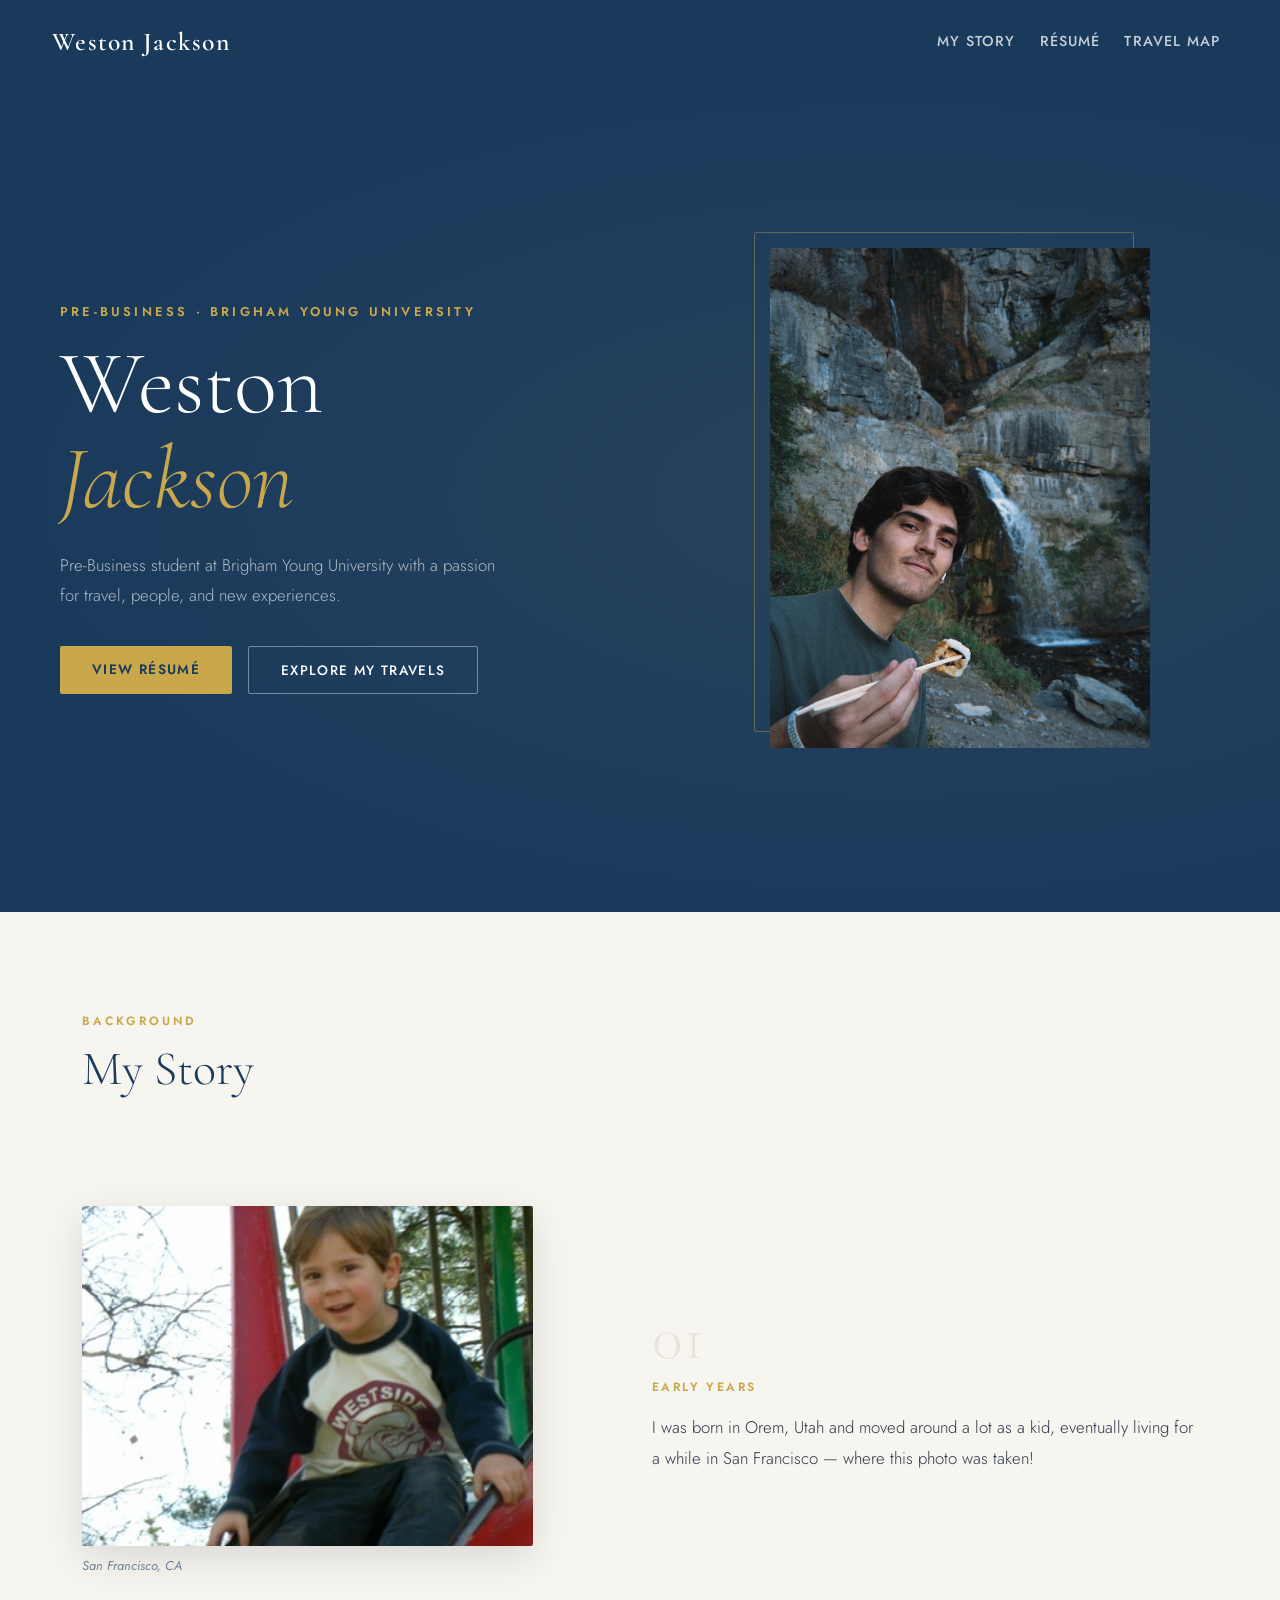
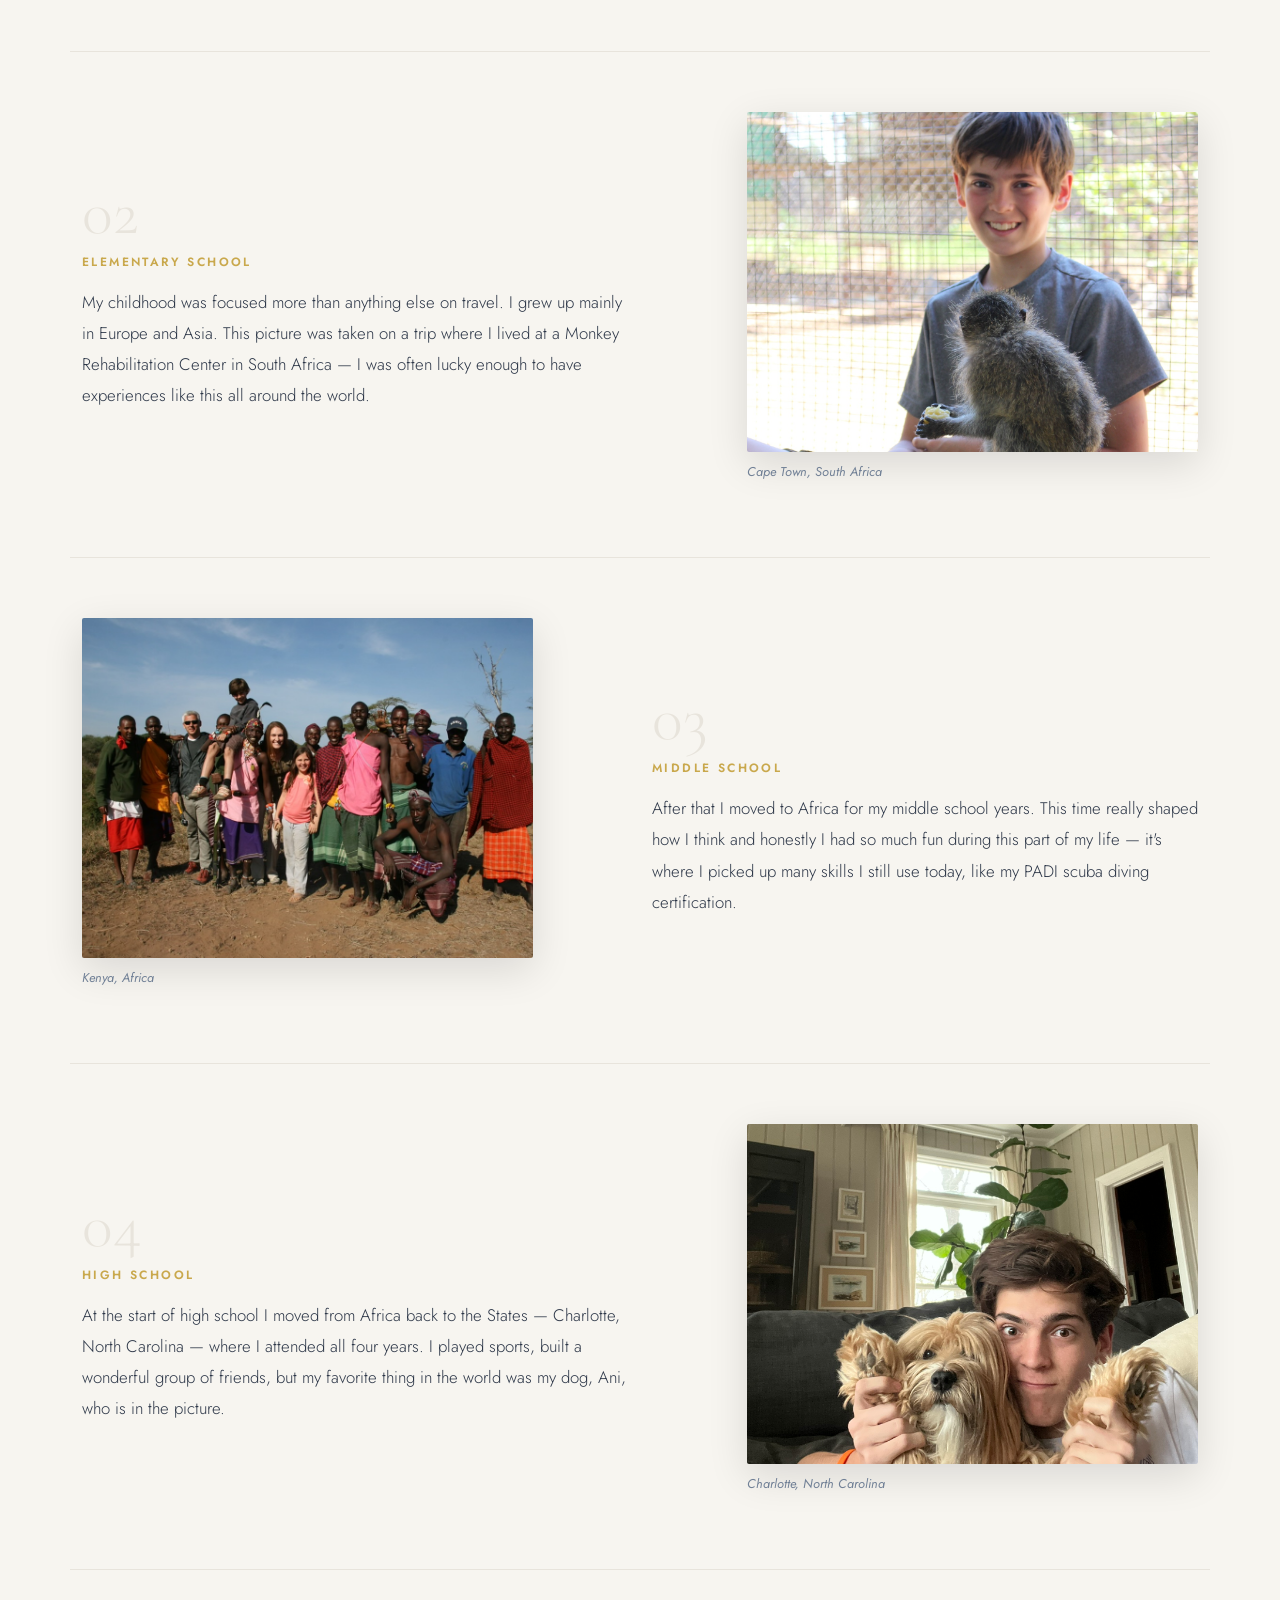
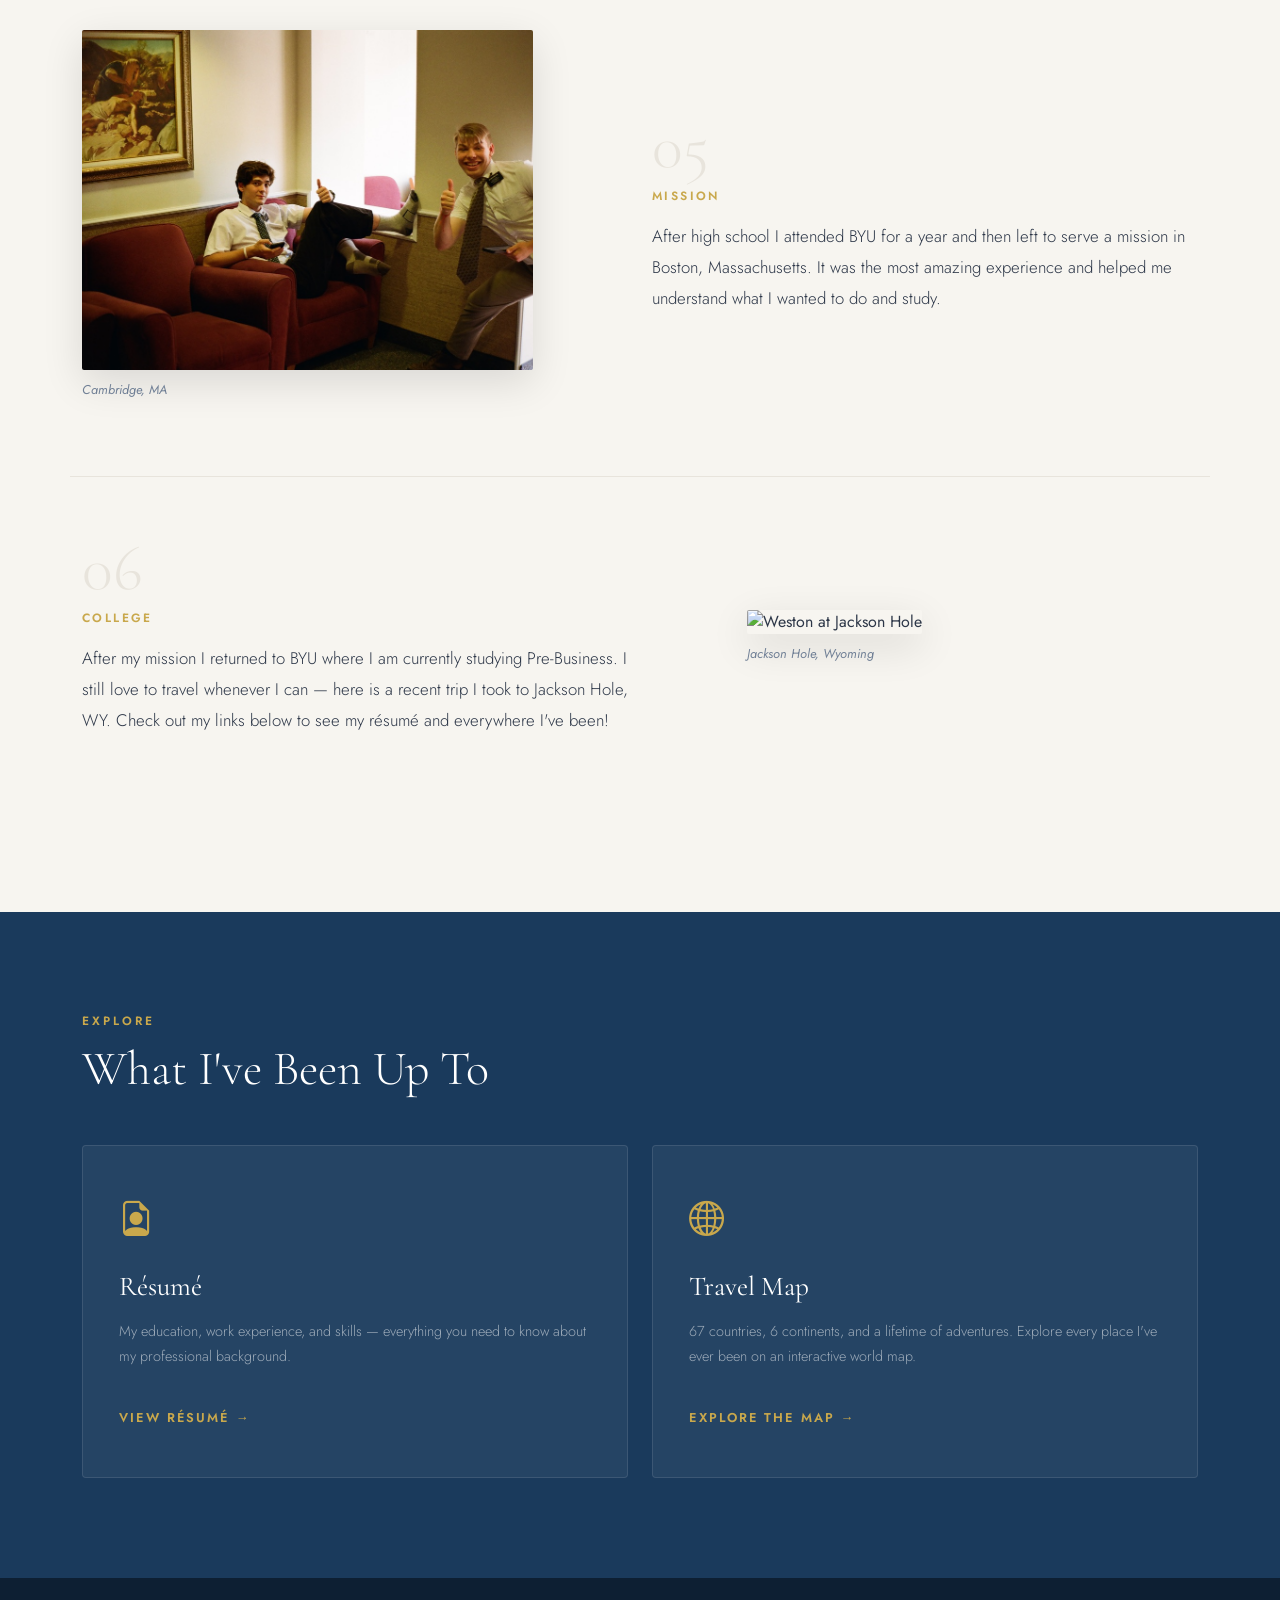
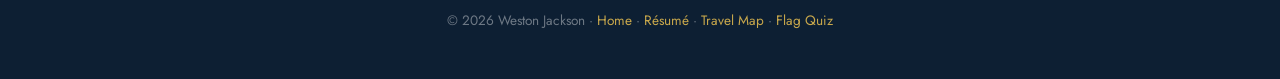
==== index.html @ ae315cf8 "Add files via upload" ====
<!DOCTYPE html>
<html lang="en">
<head>
    <meta charset="UTF-8">
    <meta name="viewport" content="width=device-width, initial-scale=1.0">
    <title>Weston Jackson</title>

    <!-- Bootstrap CSS -->
    <link href="https://cdn.jsdelivr.net/npm/bootstrap@5.3.2/dist/css/bootstrap.min.css" rel="stylesheet">

    <!-- Google Fonts -->
    <link href="https://fonts.googleapis.com/css2?family=Cormorant+Garamond:ital,wght@0,300;0,400;0,600;1,300;1,400&family=Jost:wght@300;400;500;600&display=swap" rel="stylesheet">

    <!-- Bootstrap Icons -->
    <link rel="stylesheet" href="https://cdn.jsdelivr.net/npm/bootstrap-icons@1.11.3/font/bootstrap-icons.min.css">

    <style>
        :root {
            --navy: #1a3a5c;
            --gold: #c9a84c;
            --light: #f7f5f0;
            --mid: #e8e4dc;
            --dark: #111827;
            --text: #2d3748;
            --muted: #718096;
        }

        * { margin: 0; padding: 0; box-sizing: border-box; }

        body {
            font-family: 'Jost', sans-serif;
            background: var(--light);
            color: var(--text);
        }

        /* ---- NAVBAR ---- */
        .navbar {
            background: var(--navy) !important;
            padding: 18px 40px;
        }

        .navbar-brand {
            font-family: 'Cormorant Garamond', serif;
            font-size: 1.6rem;
            font-weight: 600;
            color: #fff !important;
            letter-spacing: 0.05em;
        }

        .nav-link {
            color: rgba(255,255,255,0.75) !important;
            font-size: 0.9rem;
            font-weight: 500;
            letter-spacing: 0.08em;
            text-transform: uppercase;
            margin-left: 8px;
            transition: color 0.2s;
        }

        .nav-link:hover { color: var(--gold) !important; }

        /* ---- HERO ---- */
        .hero {
            background: var(--navy);
            min-height: 92vh;
            display: flex;
            align-items: center;
            position: relative;
            overflow: hidden;
        }

        .hero::before {
            content: '';
            position: absolute;
            inset: 0;
            background: radial-gradient(ellipse at 70% 50%, rgba(201,168,76,0.08) 0%, transparent 70%);
        }

        .hero-text {
            position: relative;
            z-index: 2;
            padding: 60px;
        }

        .hero-eyebrow {
            font-size: 0.8rem;
            font-weight: 600;
            letter-spacing: 0.25em;
            text-transform: uppercase;
            color: var(--gold);
            margin-bottom: 16px;
        }

        .hero-name {
            font-family: 'Cormorant Garamond', serif;
            font-size: clamp(3.5rem, 7vw, 6rem);
            font-weight: 300;
            color: #fff;
            line-height: 1.05;
            margin-bottom: 24px;
        }

        .hero-name em {
            font-style: italic;
            color: var(--gold);
        }

        .hero-desc {
            font-size: 1.05rem;
            color: rgba(255,255,255,0.65);
            font-weight: 300;
            max-width: 440px;
            line-height: 1.8;
            margin-bottom: 36px;
        }

        .hero-btns {
            display: flex;
            gap: 16px;
            flex-wrap: wrap;
        }

        .btn-gold {
            background: var(--gold);
            color: var(--navy);
            border: none;
            padding: 13px 32px;
            font-family: 'Jost', sans-serif;
            font-weight: 600;
            font-size: 0.85rem;
            letter-spacing: 0.1em;
            text-transform: uppercase;
            text-decoration: none;
            border-radius: 2px;
            transition: opacity 0.2s, transform 0.2s;
        }

        .btn-gold:hover { opacity: 0.88; transform: translateY(-2px); color: var(--navy); }

        .btn-outline-light-custom {
            background: transparent;
            color: #fff;
            border: 1px solid rgba(255,255,255,0.4);
            padding: 13px 32px;
            font-family: 'Jost', sans-serif;
            font-weight: 500;
            font-size: 0.85rem;
            letter-spacing: 0.1em;
            text-transform: uppercase;
            text-decoration: none;
            border-radius: 2px;
            transition: border-color 0.2s, transform 0.2s;
        }

        .btn-outline-light-custom:hover {
            border-color: var(--gold);
            color: var(--gold);
            transform: translateY(-2px);
        }

        .hero-image-col {
            position: relative;
            display: flex;
            align-items: center;
            justify-content: center;
            padding: 60px 40px;
        }

        .hero-img-frame {
            position: relative;
            width: 380px;
            max-width: 100%;
        }

        .hero-img-frame::before {
            content: '';
            position: absolute;
            top: -16px;
            left: -16px;
            right: 16px;
            bottom: 16px;
            border: 1px solid var(--gold);
            opacity: 0.4;
            border-radius: 2px;
            z-index: 0;
        }

        .hero-img-frame img {
            width: 100%;
            height: 500px;
            object-fit: cover;
            object-position: center top;
            border-radius: 2px;
            position: relative;
            z-index: 1;
            filter: grayscale(10%);
        }

        /* ---- SECTION TITLES ---- */
        .section-eyebrow {
            font-size: 0.75rem;
            font-weight: 600;
            letter-spacing: 0.25em;
            text-transform: uppercase;
            color: var(--gold);
            margin-bottom: 12px;
        }

        .section-title {
            font-family: 'Cormorant Garamond', serif;
            font-size: clamp(2rem, 4vw, 3rem);
            font-weight: 300;
            color: var(--navy);
            line-height: 1.15;
            margin-bottom: 48px;
        }

        /* ---- TIMELINE ---- */
        .timeline-section {
            padding: 100px 0;
            background: var(--light);
        }

        .timeline-item {
            padding: 60px 0;
            border-bottom: 1px solid var(--mid);
        }

        .timeline-item:last-child { border-bottom: none; }

        .timeline-year {
            font-family: 'Cormorant Garamond', serif;
            font-size: 4rem;
            font-weight: 300;
            color: var(--mid);
            line-height: 1;
            margin-bottom: 8px;
        }

        .timeline-label {
            font-size: 0.75rem;
            font-weight: 600;
            letter-spacing: 0.2em;
            text-transform: uppercase;
            color: var(--gold);
            margin-bottom: 16px;
        }

        .timeline-text {
            font-size: 1.05rem;
            line-height: 1.85;
            color: var(--text);
            font-weight: 300;
        }

        .timeline-img {
            width: 100%;
            height: 340px;
            object-fit: cover;
            border-radius: 2px;
            box-shadow: 0 12px 40px rgba(0,0,0,0.12);
        }

        .timeline-img-caption {
            font-size: 0.8rem;
            color: var(--muted);
            margin-top: 10px;
            font-style: italic;
        }

        /* ---- LINKS SECTION ---- */
        .links-section {
            background: var(--navy);
            padding: 100px 0;
        }

        .link-card {
            background: rgba(255,255,255,0.05);
            border: 1px solid rgba(255,255,255,0.1);
            border-radius: 4px;
            padding: 48px 36px;
            text-decoration: none;
            display: block;
            transition: background 0.2s, transform 0.2s, border-color 0.2s;
            height: 100%;
        }

        .link-card:hover {
            background: rgba(201,168,76,0.08);
            border-color: var(--gold);
            transform: translateY(-4px);
        }

        .link-card-icon {
            font-size: 2.2rem;
            color: var(--gold);
            margin-bottom: 20px;
            display: block;
        }

        .link-card-title {
            font-family: 'Cormorant Garamond', serif;
            font-size: 1.7rem;
            font-weight: 400;
            color: #fff;
            margin-bottom: 12px;
        }

        .link-card-desc {
            font-size: 0.9rem;
            color: rgba(255,255,255,0.55);
            line-height: 1.7;
            font-weight: 300;
        }

        .link-card-arrow {
            display: inline-block;
            margin-top: 24px;
            font-size: 0.8rem;
            font-weight: 600;
            letter-spacing: 0.15em;
            text-transform: uppercase;
            color: var(--gold);
        }

        /* ---- FOOTER ---- */
        footer {
            background: #0d1f33;
            color: rgba(255,255,255,0.4);
            text-align: center;
            padding: 32px;
            font-size: 0.85rem;
        }

        footer a {
            color: var(--gold);
            text-decoration: none;
        }

        /* ---- RESPONSIVE ---- */
        @media (max-width: 768px) {
            .hero-text { padding: 40px 24px; }
            .hero-img-frame { width: 280px; }
            .hero-img-frame img { height: 360px; }
            .timeline-img { height: 240px; }
        }
    </style>
</head>
<body>

    <!-- Navbar -->
    <nav class="navbar navbar-expand-lg">
        <div class="container-fluid">
            <a class="navbar-brand" href="index.html">Weston Jackson</a>
            <button class="navbar-toggler" type="button" data-bs-toggle="collapse" data-bs-target="#navMenu">
                <span class="navbar-toggler-icon"></span>
            </button>
            <div class="collapse navbar-collapse justify-content-end" id="navMenu">
                <ul class="navbar-nav">
                    <li class="nav-item"><a class="nav-link" href="#story">My Story</a></li>
                    <li class="nav-item"><a class="nav-link" href="resume.html">Résumé</a></li>
                    <li class="nav-item"><a class="nav-link" href="scratch.html">Travel Map</a></li>
                </ul>
            </div>
        </div>
    </nav>

    <!-- Hero -->
    <section class="hero">
        <div class="container-fluid">
            <div class="row align-items-center">
                <div class="col-lg-6 hero-text">
                    <p class="hero-eyebrow">Pre-Business · Brigham Young University</p>
                    <h1 class="hero-name">Weston<br><em>Jackson</em></h1>
                    <p class="hero-desc">Pre-Business student at Brigham Young University with a passion for travel, people, and new experiences.</p>
                    <div class="hero-btns">
                        <a href="resume.html" class="btn-gold">View Résumé</a>
                        <a href="scratch.html" class="btn-outline-light-custom">Explore My Travels</a>
                    </div>
                </div>
                <div class="col-lg-6 hero-image-col">
                    <div class="hero-img-frame">
                        <img src="1-hero.jpeg" alt="Weston Jackson">
                    </div>
                </div>
            </div>
        </div>
    </section>

    <!-- Timeline -->
    <section class="timeline-section" id="story">
        <div class="container">
            <p class="section-eyebrow">Background</p>
            <h2 class="section-title">My Story</h2>

            <!-- Item 1: pic LEFT, text RIGHT -->
            <div class="row timeline-item align-items-center">
                <div class="col-lg-5 mb-4 mb-lg-0">
                    <img src="2-slide.jpeg" alt="Young Weston on a slide" class="timeline-img" style="object-position: center 30%;">
                    <p class="timeline-img-caption">San Francisco, CA</p>
                </div>
                <div class="col-lg-6 offset-lg-1">
                    <div class="timeline-year">01</div>
                    <p class="timeline-label">Early Years</p>
                    <p class="timeline-text">I was born in Orem, Utah and moved around a lot as a kid, eventually living for a while in San Francisco — where this photo was taken!</p>
                </div>
            </div>

            <!-- Item 2: text LEFT, pic RIGHT -->
            <div class="row timeline-item align-items-center">
                <div class="col-lg-6">
                    <div class="timeline-year">02</div>
                    <p class="timeline-label">Elementary School</p>
                    <p class="timeline-text">My childhood was focused more than anything else on travel. I grew up mainly in Europe and Asia. This picture was taken on a trip where I lived at a Monkey Rehabilitation Center in South Africa — I was often lucky enough to have experiences like this all around the world.</p>
                </div>
                <div class="col-lg-5 offset-lg-1 mb-4 mb-lg-0 order-first order-lg-last">
                    <img src="3-monkey.jpeg" alt="Weston at a monkey rehabilitation center" class="timeline-img" style="object-position: center 20%;">
                    <p class="timeline-img-caption">Cape Town, South Africa</p>
                </div>
            </div>

            <!-- Item 3: pic LEFT, text RIGHT -->
            <div class="row timeline-item align-items-center">
                <div class="col-lg-5 mb-4 mb-lg-0">
                    <img src="4-africa.jpeg" alt="Weston in Africa" class="timeline-img">
                    <p class="timeline-img-caption">Kenya, Africa</p>
                </div>
                <div class="col-lg-6 offset-lg-1">
                    <div class="timeline-year">03</div>
                    <p class="timeline-label">Middle School</p>
                    <p class="timeline-text">After that I moved to Africa for my middle school years. This time really shaped how I think and honestly I had so much fun during this part of my life — it's where I picked up many skills I still use today, like my PADI scuba diving certification.</p>
                </div>
            </div>

            <!-- Item 4: text LEFT, pic RIGHT -->
            <div class="row timeline-item align-items-center">
                <div class="col-lg-6">
                    <div class="timeline-year">04</div>
                    <p class="timeline-label">High School</p>
                    <p class="timeline-text">At the start of high school I moved from Africa back to the States — Charlotte, North Carolina — where I attended all four years. I played sports, built a wonderful group of friends, but my favorite thing in the world was my dog, Ani, who is in the picture.</p>
                </div>
                <div class="col-lg-5 offset-lg-1 mb-4 mb-lg-0 order-first order-lg-last">
                    <img src="5-dog.jpeg" alt="Weston with his dog Ani" class="timeline-img" style="object-position: center 80%;">
                    <p class="timeline-img-caption">Charlotte, North Carolina</p>
                </div>
            </div>

            <!-- Item 5: pic LEFT, text RIGHT -->
            <div class="row timeline-item align-items-center">
                <div class="col-lg-5 mb-4 mb-lg-0">
                    <img src="6-mission.jpeg" alt="Weston on his mission" class="timeline-img">
                    <p class="timeline-img-caption">Cambridge, MA</p>
                </div>
                <div class="col-lg-6 offset-lg-1">
                    <div class="timeline-year">05</div>
                    <p class="timeline-label">Mission</p>
                    <p class="timeline-text">After high school I attended BYU for a year and then left to serve a mission in Boston, Massachusetts. It was the most amazing experience and helped me understand what I wanted to do and study.</p>
                </div>
            </div>

            <!-- Item 6: text LEFT, pic RIGHT -->
            <div class="row timeline-item align-items-center">
                <div class="col-lg-6">
                    <div class="timeline-year">06</div>
                    <p class="timeline-label">College</p>
                    <p class="timeline-text">After my mission I returned to BYU where I am currently studying Pre-Business. I still love to travel whenever I can — here is a recent trip I took to Jackson Hole, WY. Check out my links below to see my résumé and everywhere I've been!</p>
                </div>
                <div class="col-lg-5 offset-lg-1 mb-4 mb-lg-0 order-first order-lg-last">
                    <img src="7-mountains.jpeg" alt="Weston at Jackson Hole" class="timeline-img">
                    <p class="timeline-img-caption">Jackson Hole, Wyoming</p>
                </div>
            </div>

        </div>
    </section>

    <!-- Links Section -->
    <section class="links-section">
        <div class="container">
            <p class="section-eyebrow" style="color: var(--gold);">Explore</p>
            <h2 class="section-title" style="color: #fff;">What I've Been Up To</h2>
            <div class="row g-4">
                <div class="col-md-6">
                    <a href="resume.html" class="link-card">
                        <i class="bi bi-file-earmark-person link-card-icon"></i>
                        <div class="link-card-title">Résumé</div>
                        <p class="link-card-desc">My education, work experience, and skills — everything you need to know about my professional background.</p>
                        <span class="link-card-arrow">View Résumé →</span>
                    </a>
                </div>
                <div class="col-md-6">
                    <a href="scratch.html" class="link-card">
                        <i class="bi bi-globe2 link-card-icon"></i>
                        <div class="link-card-title">Travel Map</div>
                        <p class="link-card-desc">67 countries, 6 continents, and a lifetime of adventures. Explore every place I've ever been on an interactive world map.</p>
                        <span class="link-card-arrow">Explore the Map →</span>
                    </a>
                </div>
            </div>
        </div>
    </section>

    <!-- Footer -->
    <footer>
        <p>© 2026 Weston Jackson · <a href="index.html">Home</a> · <a href="resume.html">Résumé</a> · <a href="scratch.html">Travel Map</a> · <a href="flag-quiz.html">Flag Quiz</a></p>
    </footer>

    <!-- Bootstrap JS -->
    <script src="https://cdn.jsdelivr.net/npm/bootstrap@5.3.2/dist/js/bootstrap.bundle.min.js"></script>

</body>
</html>
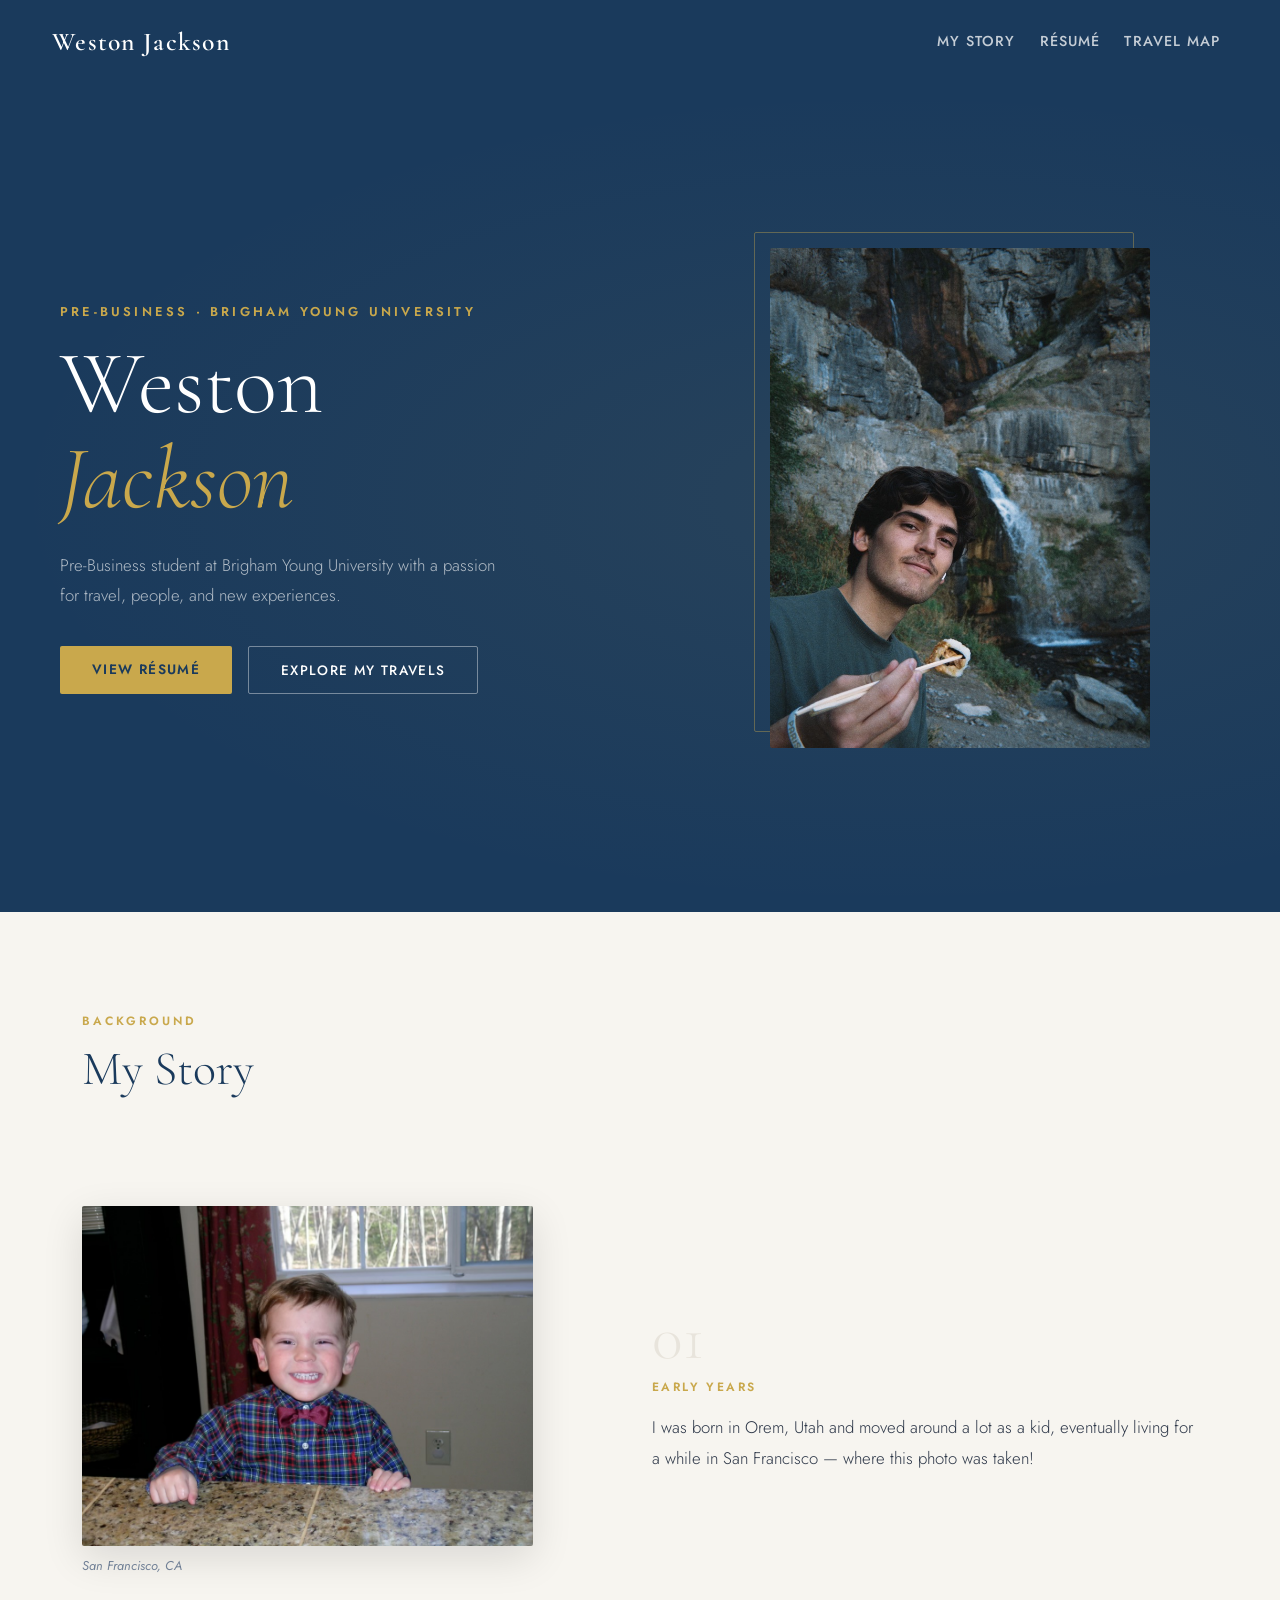
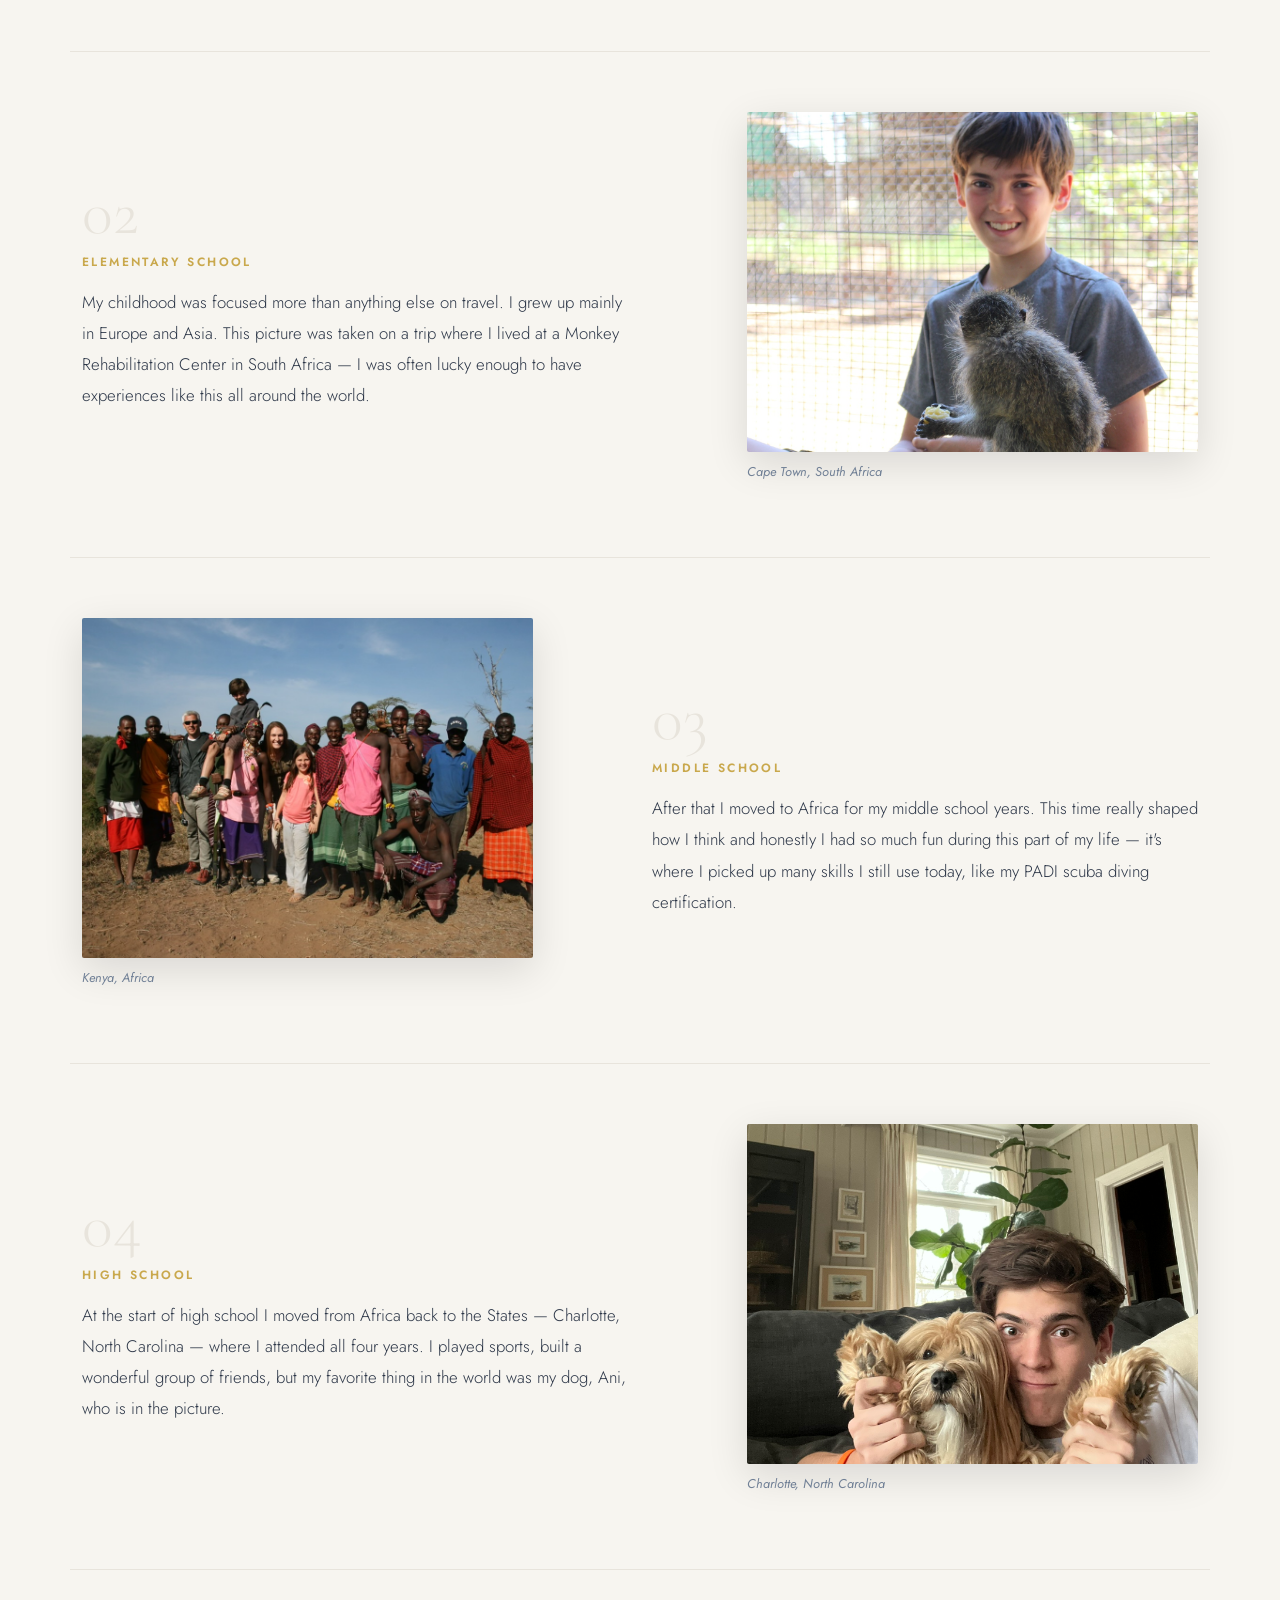
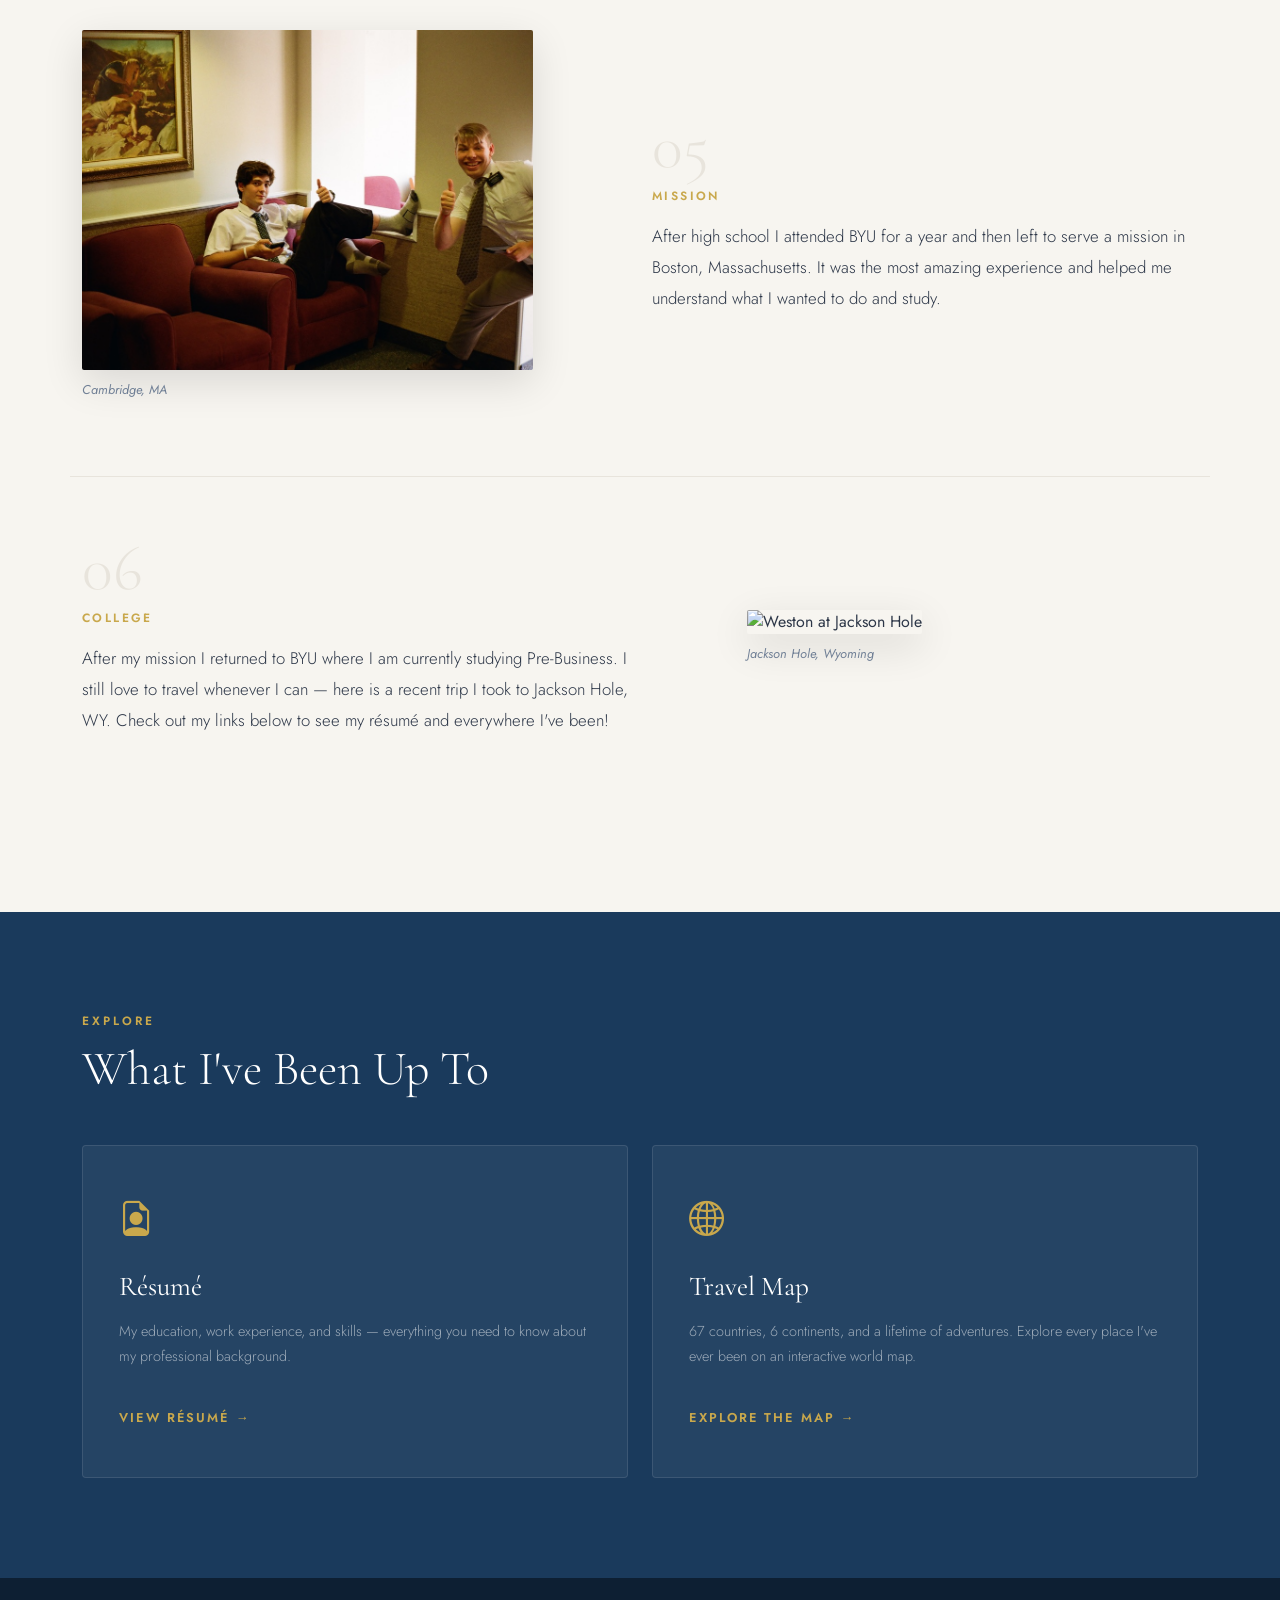
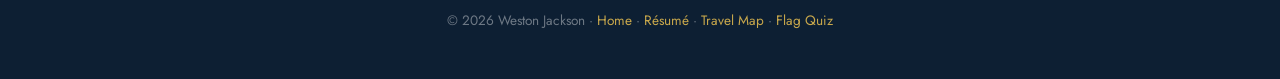
==== commit 61a57614: "Add files via upload" ====
--- a/index.html
+++ b/index.html
@@ -396,7 +396,7 @@
             <!-- Item 1: pic LEFT, text RIGHT -->
             <div class="row timeline-item align-items-center">
                 <div class="col-lg-5 mb-4 mb-lg-0">
-                    <img src="2-slide.jpeg" alt="Young Weston on a slide" class="timeline-img" style="object-position: center 30%;">
+                    <img src="2-slide.jpeg" alt="Young Weston" class="timeline-img" style="object-position: center center;">
                     <p class="timeline-img-caption">San Francisco, CA</p>
                 </div>
                 <div class="col-lg-6 offset-lg-1">
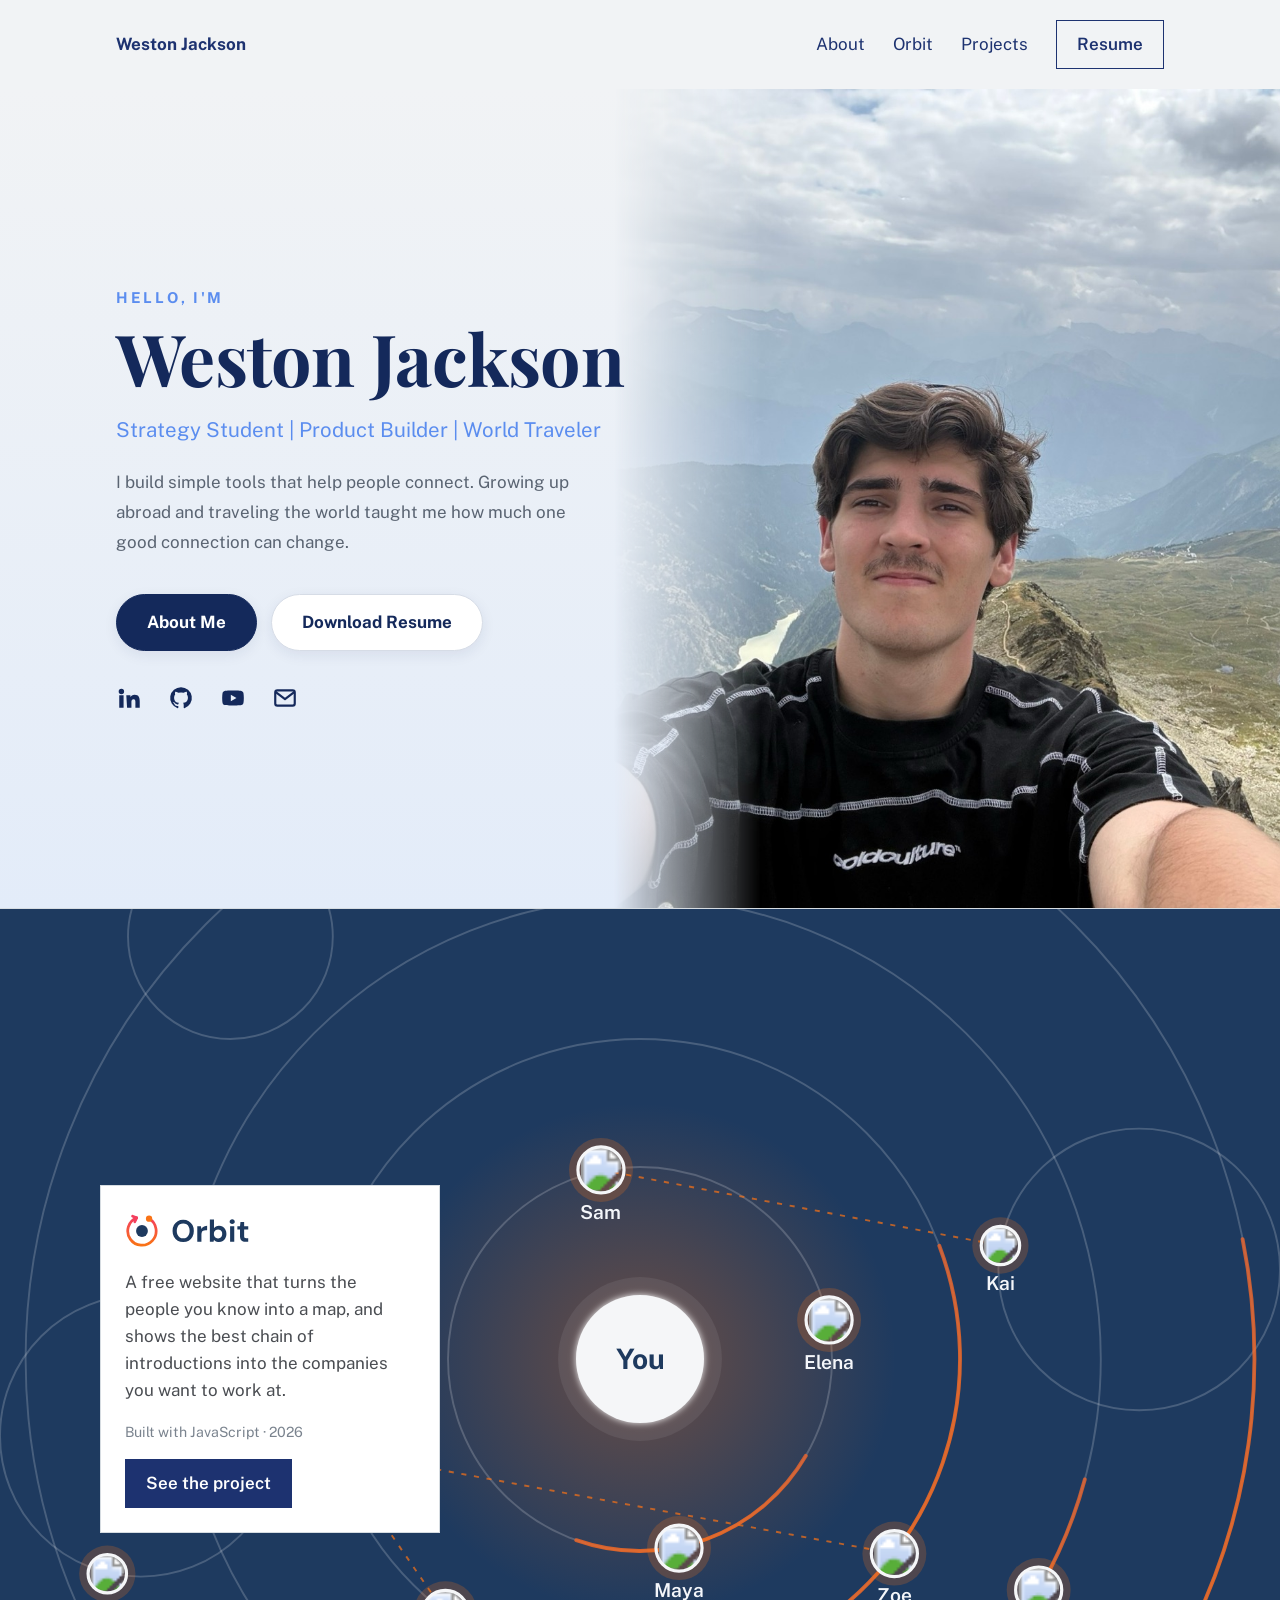
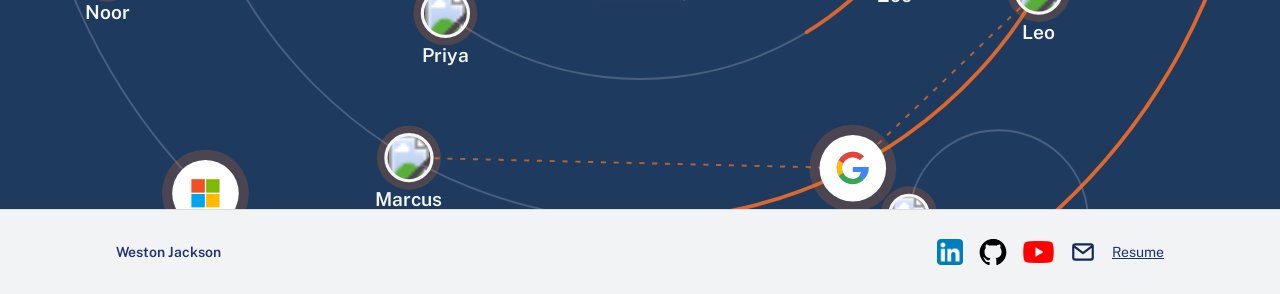
==== commit 120ce7cc: "Replace old site with new portfolio New home page, About page and Orbit project page. Removes the ol" ====
--- a/index.html
+++ b/index.html
@@ -1,512 +1,86 @@
-<!DOCTYPE html>
-<html lang="en">
-<head>
-    <meta charset="UTF-8">
-    <meta name="viewport" content="width=device-width, initial-scale=1.0">
-    <title>Weston Jackson</title>
+<!doctype html><html lang="en"><head><meta charset="utf-8"><meta name="viewport" content="width=device-width,initial-scale=1"><title>Weston Jackson</title>
+<link href="https://fonts.googleapis.com/css2?family=Playfair+Display:wght@700&family=Public+Sans:wght@400;600;700&display=swap" rel="stylesheet">
+<link rel="stylesheet" href="style.css?v=16">
+</head><body>
+<div class="wrap"><nav><a class="logo" href="index.html">Weston Jackson</a><a class="opt" href="about.html">About</a><a class="opt" href="orbit.html">Orbit</a><a class="opt" href="#projects">Projects</a><a class="btn" href="Weston_Jackson_Resume.pdf">Resume</a></nav></div>
 
-    <!-- Bootstrap CSS -->
-    <link href="https://cdn.jsdelivr.net/npm/bootstrap@5.3.2/dist/css/bootstrap.min.css" rel="stylesheet">
+<section class="hero">
+<div class="wrap hero-in"><div class="hero-text">
+<p class="hello">Hello, I'm</p>
+<h1>Weston Jackson</h1>
+<p class="tag">Strategy Student | Product Builder | World Traveler</p>
+<p class="lede">I build simple tools that help people connect. Growing up abroad and traveling the world taught me how much one good connection can change.</p>
+<div class="btns"><a class="pill fill" href="about.html">About Me</a><a class="pill" href="Weston_Jackson_Resume.pdf" download>Download Resume</a></div>
+<div class="social"><a href="https://www.linkedin.com/in/weston-jackson42/" aria-label="LinkedIn"><svg viewBox="0 0 24 24" aria-hidden="true"><path d="M4.98 3.5a2.5 2.5 0 1 1 0 5 2.5 2.5 0 0 1 0-5zM3 9.5h4V21H3zM9.5 9.5h3.8v1.6h.05c.53-1 1.83-2.05 3.77-2.05 4.03 0 4.78 2.65 4.78 6.1V21h-4v-5.1c0-1.22-.02-2.78-1.7-2.78-1.7 0-1.96 1.33-1.96 2.7V21h-4z"/></svg></a><a href="https://github.com/westons-hub" aria-label="GitHub"><svg viewBox="0 0 24 24" aria-hidden="true"><path d="M12 2a10 10 0 0 0-3.16 19.49c.5.09.68-.22.68-.48v-1.7c-2.78.6-3.37-1.34-3.37-1.34-.45-1.16-1.11-1.47-1.11-1.47-.9-.62.07-.6.07-.6 1 .07 1.53 1.03 1.53 1.03.9 1.52 2.34 1.08 2.91.83.09-.65.35-1.09.63-1.34-2.22-.25-4.55-1.11-4.55-4.94 0-1.09.39-1.98 1.03-2.68-.1-.25-.45-1.27.1-2.64 0 0 .84-.27 2.75 1.02a9.6 9.6 0 0 1 5 0c1.91-1.29 2.75-1.02 2.75-1.02.55 1.37.2 2.39.1 2.64.64.7 1.03 1.59 1.03 2.68 0 3.84-2.34 4.68-4.57 4.93.36.31.68.92.68 1.85v2.74c0 .27.18.58.69.48A10 10 0 0 0 12 2z"/></svg></a><a href="https://www.youtube.com/channel/UCnmhHrcaIe1yvk1Fe79Xd9g" aria-label="YouTube"><svg viewBox="0 0 24 24" aria-hidden="true"><path d="M21.6 7.2a2.5 2.5 0 0 0-1.77-1.77C18.27 5 12 5 12 5s-6.27 0-7.83.43A2.5 2.5 0 0 0 2.4 7.2 26 26 0 0 0 2 12a26 26 0 0 0 .4 4.8 2.5 2.5 0 0 0 1.77 1.77C5.73 19 12 19 12 19s6.27 0 7.83-.43a2.5 2.5 0 0 0 1.77-1.77A26 26 0 0 0 22 12a26 26 0 0 0-.4-4.8zM10 15V9l5.2 3z"/></svg></a><a href="mailto:westonsdesk@gmail.com" aria-label="Email"><svg viewBox="0 0 24 24" aria-hidden="true" style="fill:none;stroke:currentColor;stroke-width:2;stroke-linejoin:round"><rect x="3" y="5" width="18" height="14" rx="2"/><path d="M3.5 6.5 12 13l8.5-6.5"/></svg></a></div></div></div>
+<img class="photo" src="photos/mountain-selfie.jpg" alt="Weston taking a selfie on a mountain ridge above a valley and a lake">
+</section>
 
-    <!-- Google Fonts -->
-    <link href="https://fonts.googleapis.com/css2?family=Cormorant+Garamond:ital,wght@0,300;0,400;0,600;1,300;1,400&family=Jost:wght@300;400;500;600&display=swap" rel="stylesheet">
+<section id="projects" class="tour">
+<div class="stage" data-p="0">
+<svg class="geo" viewBox="0 0 1000 1000" preserveAspectRatio="xMidYMid slice" aria-hidden="true">
+<defs><linearGradient id="tg" x1="0" y1="0" x2="1" y2="1"><stop offset="0" stop-color="#F43F5E" stop-opacity="0"/><stop offset="1" stop-color="#F97316"/></linearGradient>
+<radialGradient id="core"><stop offset="0" stop-color="#F97316" stop-opacity=".35"/><stop offset="1" stop-color="#F97316" stop-opacity="0"/></radialGradient>
+<filter id="glow" x="-1" y="-1" width="3" height="3"><feGaussianBlur stdDeviation="3" result="b"/><feMerge><feMergeNode in="b"/><feMergeNode in="SourceGraphic"/></feMerge></filter>
+<clipPath id="c18"><circle r="18"/></clipPath><clipPath id="c15"><circle r="15"/></clipPath></defs>
+<circle cx="500" cy="500" r="200" fill="url(#core)"/><circle class="ring" cx="500" cy="500" r="150"/><circle class="ring" cx="500" cy="500" r="250"/><circle class="ring" cx="500" cy="500" r="360"/><circle class="ring" cx="500" cy="500" r="480"/><circle class="ring" cx="110" cy="560" r="110"/><circle class="ring" cx="890" cy="430" r="110"/><circle class="ring" cx="780" cy="860" r="70"/><circle class="ring" cx="180" cy="170" r="80"/><circle class="trail" cx="500" cy="500" r="150" stroke-dasharray="207 942"><animateTransform attributeName="transform" type="rotate" from="0 500 500" to="360 500 500" dur="20.8s" repeatCount="indefinite"/></circle><circle class="trail" cx="500" cy="500" r="250" stroke-dasharray="346 1571"><animateTransform attributeName="transform" type="rotate" from="360 500 500" to="0 500 500" dur="30.400000000000002s" repeatCount="indefinite"/></circle><circle class="trail" cx="500" cy="500" r="360" stroke-dasharray="498 2262"><animateTransform attributeName="transform" type="rotate" from="0 500 500" to="360 500 500" dur="41.6s" repeatCount="indefinite"/></circle><circle class="trail" cx="500" cy="500" r="480" stroke-dasharray="664 3016"><animateTransform attributeName="transform" type="rotate" from="360 500 500" to="0 500 500" dur="56.0s" repeatCount="indefinite"/></circle><g id="links"></g><g data-id="Maya"><circle r="25" fill="#F97316" opacity=".22"/><image href="https://randomuser.me/api/portraits/women/44.jpg" x="-18" y="-18" width="36" height="36" clip-path="url(#c18)"/><circle r="18" fill="none" stroke="#F5F6F8" stroke-width="2.5"/><text y="38">Maya</text><animateMotion dur="26s" repeatCount="indefinite" path="M588.2,621.4 a150,150 0 1,1 -176.3,-242.7 a150,150 0 1,1 176.3,242.7"/></g><g data-id="Sam"><circle r="25" fill="#F97316" opacity=".22"/><image href="https://randomuser.me/api/portraits/men/32.jpg" x="-18" y="-18" width="36" height="36" clip-path="url(#c18)"/><circle r="18" fill="none" stroke="#F5F6F8" stroke-width="2.5"/><text y="38">Sam</text><animateMotion dur="26s" repeatCount="indefinite" path="M411.8,378.6 a150,150 0 1,1 176.3,242.7 a150,150 0 1,1 -176.3,-242.7"/></g><g data-id="Priya"><circle r="25" fill="#F97316" opacity=".22"/><image href="https://randomuser.me/api/portraits/women/68.jpg" x="-18" y="-18" width="36" height="36" clip-path="url(#c18)"/><circle r="18" fill="none" stroke="#F5F6F8" stroke-width="2.5"/><text y="38">Priya</text><animateMotion dur="38s" repeatCount="indefinite" path="M297.7,646.9 a250,250 0 1,0 404.5,-293.9 a250,250 0 1,0 -404.5,293.9"/></g><g data-id="BYU"><circle r="34" fill="#F97316" opacity=".2"/><circle r="26" fill="#fff"/><text y="5" style="fill:#002E5D;font:800 14px Public Sans,sans-serif;letter-spacing:.5px">BYU</text><animateMotion dur="38s" repeatCount="indefinite" path="M250.0,500.0 a250,250 0 1,0 500.0,-0.0 a250,250 0 1,0 -500.0,0.0"/></g><g data-id="Leo"><circle r="25" fill="#F97316" opacity=".22"/><image href="https://randomuser.me/api/portraits/men/75.jpg" x="-18" y="-18" width="36" height="36" clip-path="url(#c18)"/><circle r="18" fill="none" stroke="#F5F6F8" stroke-width="2.5"/><text y="38">Leo</text><animateMotion dur="52s" repeatCount="indefinite" path="M842.4,611.2 a360,360 0 1,1 -684.8,-222.5 a360,360 0 1,1 684.8,222.5"/></g><g data-id="Google"><circle r="34" fill="#F97316" opacity=".2"/><circle r="26" fill="#fff"/><path d="M11 -1H0v4h6.3C5.6 6.4 3.1 8.5 0 8.5a8.5 8.5 0 1 1 5.6-14.9l3-3A12.5 12.5 0 1 0 12.5 0c0-.3 0-.7-.1-1z" fill="#4285F4"/><path d="M-11-6.1l3.4 2.5A8.5 8.5 0 0 1 5.6-6.4l3-3A12.5 12.5 0 0 0-11-6.1z" fill="#EA4335"/><path d="M-11 6.1A12.5 12.5 0 0 0 8.4 9.3L5.1 6.7A8.5 8.5 0 0 1-7.6 3.6z" fill="#34A853"/><path d="M-11-6.1a12.5 12.5 0 0 0 0 12.2l3.4-2.5a8.5 8.5 0 0 1 0-7.2z" fill="#FBBC05"/><text y="46">Google</text><animateMotion dur="52s" repeatCount="indefinite" path="M729.5,777.4 a360,360 0 1,1 -458.9,-554.8 a360,360 0 1,1 458.9,554.8"/></g><g data-id="Jordan"><circle r="25" fill="#F97316" opacity=".22"/><image href="https://randomuser.me/api/portraits/men/46.jpg" x="-18" y="-18" width="36" height="36" clip-path="url(#c18)"/><circle r="18" fill="none" stroke="#F5F6F8" stroke-width="2.5"/><text y="38">Jordan</text><animateMotion dur="70s" repeatCount="indefinite" path="M351.7,956.5 a480,480 0 1,0 296.7,-913.0 a480,480 0 1,0 -296.7,913.0"/></g><g data-id="Microsoft"><circle r="34" fill="#F97316" opacity=".2"/><circle r="26" fill="#fff"/><rect x="-11" y="-11" width="10.5" height="10.5" fill="#F25022"/><rect x=".5" y="-11" width="10.5" height="10.5" fill="#7FBA00"/><rect x="-11" y=".5" width="10.5" height="10.5" fill="#00A4EF"/><rect x=".5" y=".5" width="10.5" height="10.5" fill="#FFB900"/><text y="46">Microsoft</text><animateMotion dur="70s" repeatCount="indefinite" path="M111.7,782.1 a480,480 0 1,0 776.7,-564.3 a480,480 0 1,0 -776.7,564.3"/></g><g data-id="Noor"><circle r="22" fill="#F97316" opacity=".22"/><image href="https://randomuser.me/api/portraits/women/65.jpg" x="-15" y="-15" width="30" height="30" clip-path="url(#c15)"/><circle r="15" fill="none" stroke="#F5F6F8" stroke-width="2.5"/><text y="35">Noor</text><animateMotion dur="20s" repeatCount="indefinite" path="M144.0,664.6 a110,110 0 1,1 -68.0,-209.2 a110,110 0 1,1 68.0,209.2"/></g><g data-id="Kai"><circle r="22" fill="#F97316" opacity=".22"/><image href="https://randomuser.me/api/portraits/men/22.jpg" x="-15" y="-15" width="30" height="30" clip-path="url(#c15)"/><circle r="15" fill="none" stroke="#F5F6F8" stroke-width="2.5"/><text y="35">Kai</text><animateMotion dur="24s" repeatCount="indefinite" path="M801.0,365.3 a110,110 0 1,0 178.0,129.3 a110,110 0 1,0 -178.0,-129.3"/></g><g data-id="Ana"><circle r="22" fill="#F97316" opacity=".22"/><image href="https://randomuser.me/api/portraits/women/26.jpg" x="-15" y="-15" width="30" height="30" clip-path="url(#c15)"/><circle r="15" fill="none" stroke="#F5F6F8" stroke-width="2.5"/><text y="35">Ana</text><animateMotion dur="16s" repeatCount="indefinite" path="M723.4,901.1 a70,70 0 1,1 113.3,-82.3 a70,70 0 1,1 -113.3,82.3"/></g><g data-id="Dev"><circle r="22" fill="#F97316" opacity=".22"/><image href="https://randomuser.me/api/portraits/men/12.jpg" x="-15" y="-15" width="30" height="30" clip-path="url(#c15)"/><circle r="15" fill="none" stroke="#F5F6F8" stroke-width="2.5"/><text y="35">Dev</text><animateMotion dur="18s" repeatCount="indefinite" path="M244.7,123.0 a80,80 0 1,0 -129.4,94.0 a80,80 0 1,0 129.4,-94.0"/></g><g data-id="Elena"><circle r="25" fill="#F97316" opacity=".22"/><image href="https://randomuser.me/api/portraits/women/12.jpg" x="-18" y="-18" width="36" height="36" clip-path="url(#c18)"/><circle r="18" fill="none" stroke="#F5F6F8" stroke-width="2.5"/><text y="38">Elena</text><animateMotion dur="26s" repeatCount="indefinite" path="M621.4,411.8 a150,150 0 1,1 -242.7,176.3 a150,150 0 1,1 242.7,-176.3"/></g><g data-id="Zoe"><circle r="25" fill="#F97316" opacity=".22"/><image href="https://randomuser.me/api/portraits/women/90.jpg" x="-18" y="-18" width="36" height="36" clip-path="url(#c18)"/><circle r="18" fill="none" stroke="#F5F6F8" stroke-width="2.5"/><text y="38">Zoe</text><animateMotion dur="38s" repeatCount="indefinite" path="M646.9,702.3 a250,250 0 1,0 -293.9,-404.5 a250,250 0 1,0 293.9,404.5"/></g><g data-id="Marcus"><circle r="25" fill="#F97316" opacity=".22"/><image href="https://randomuser.me/api/portraits/men/41.jpg" x="-18" y="-18" width="36" height="36" clip-path="url(#c18)"/><circle r="18" fill="none" stroke="#F5F6F8" stroke-width="2.5"/><text y="38">Marcus</text><animateMotion dur="52s" repeatCount="indefinite" path="M388.8,842.4 a360,360 0 1,1 222.5,-684.8 a360,360 0 1,1 -222.5,684.8"/></g><circle cx="500" cy="500" r="64" fill="#ffffff12"/><circle cx="500" cy="500" r="50" fill="#F5F6F8" filter="url(#glow)"/><text class="you" x="500" y="508">You</text></svg>
+<article class="slide on">
+<div class="note"><h3><img src="orbit/orbit-logo.svg" alt="Orbit" height="34"></h3><p>A free website that turns the people you know into a map, and shows the best chain of introductions into the companies you want to work at.</p><small>Built with JavaScript · 2026</small><a class="btn fill" href="orbit.html">See the project</a></div>
+</article>
+</div>
+<div class="steps"><div class="step" data-p="0"></div></div>
+</section>
 
-    <!-- Bootstrap Icons -->
-    <link rel="stylesheet" href="https://cdn.jsdelivr.net/npm/bootstrap-icons@1.11.3/font/bootstrap-icons.min.css">
+<footer><div class="wrap"><p><a class="totop" href="#" onclick="window.scrollTo({top:0,behavior:matchMedia('(prefers-reduced-motion: reduce)').matches?'auto':'smooth'});return false">Weston Jackson</a></p><div class="links"><a class="icon" href="https://www.linkedin.com/in/weston-jackson42/" aria-label="LinkedIn"><img src="icons/linkedin.webp" alt="" width="26" height="26"></a><a class="icon" href="https://github.com/westons-hub" aria-label="GitHub"><img src="icons/github.svg" alt="" width="28" height="28"></a><a class="icon" href="https://www.youtube.com/channel/UCnmhHrcaIe1yvk1Fe79Xd9g" aria-label="YouTube"><img src="icons/youtube.png" alt="" width="31" height="22"></a><a class="icon" href="mailto:westonsdesk@gmail.com" aria-label="Email"><svg viewBox="0 0 24 24" aria-hidden="true" width="26" height="26" fill="none" stroke="#14295B" stroke-width="2" stroke-linejoin="round"><rect x="3" y="5" width="18" height="14" rx="2"/><path d="M3.5 6.5 12 13l8.5-6.5"/></svg></a><a href="Weston_Jackson_Resume.pdf">Resume</a></div></div></footer>
 
-    <style>
-        :root {
-            --navy: #1a3a5c;
-            --gold: #c9a84c;
-            --light: #f7f5f0;
-            --mid: #e8e4dc;
-            --dark: #111827;
-            --text: #2d3748;
-            --muted: #718096;
-        }
-
-        * { margin: 0; padding: 0; box-sizing: border-box; }
-
-        body {
-            font-family: 'Jost', sans-serif;
-            background: var(--light);
-            color: var(--text);
-        }
-
-        /* ---- NAVBAR ---- */
-        .navbar {
-            background: var(--navy) !important;
-            padding: 18px 40px;
-        }
-
-        .navbar-brand {
-            font-family: 'Cormorant Garamond', serif;
-            font-size: 1.6rem;
-            font-weight: 600;
-            color: #fff !important;
-            letter-spacing: 0.05em;
-        }
-
-        .nav-link {
-            color: rgba(255,255,255,0.75) !important;
-            font-size: 0.9rem;
-            font-weight: 500;
-            letter-spacing: 0.08em;
-            text-transform: uppercase;
-            margin-left: 8px;
-            transition: color 0.2s;
-        }
-
-        .nav-link:hover { color: var(--gold) !important; }
-
-        /* ---- HERO ---- */
-        .hero {
-            background: var(--navy);
-            min-height: 92vh;
-            display: flex;
-            align-items: center;
-            position: relative;
-            overflow: hidden;
-        }
-
-        .hero::before {
-            content: '';
-            position: absolute;
-            inset: 0;
-            background: radial-gradient(ellipse at 70% 50%, rgba(201,168,76,0.08) 0%, transparent 70%);
-        }
-
-        .hero-text {
-            position: relative;
-            z-index: 2;
-            padding: 60px;
-        }
-
-        .hero-eyebrow {
-            font-size: 0.8rem;
-            font-weight: 600;
-            letter-spacing: 0.25em;
-            text-transform: uppercase;
-            color: var(--gold);
-            margin-bottom: 16px;
-        }
-
-        .hero-name {
-            font-family: 'Cormorant Garamond', serif;
-            font-size: clamp(3.5rem, 7vw, 6rem);
-            font-weight: 300;
-            color: #fff;
-            line-height: 1.05;
-            margin-bottom: 24px;
-        }
-
-        .hero-name em {
-            font-style: italic;
-            color: var(--gold);
-        }
-
-        .hero-desc {
-            font-size: 1.05rem;
-            color: rgba(255,255,255,0.65);
-            font-weight: 300;
-            max-width: 440px;
-            line-height: 1.8;
-            margin-bottom: 36px;
-        }
-
-        .hero-btns {
-            display: flex;
-            gap: 16px;
-            flex-wrap: wrap;
-        }
-
-        .btn-gold {
-            background: var(--gold);
-            color: var(--navy);
-            border: none;
-            padding: 13px 32px;
-            font-family: 'Jost', sans-serif;
-            font-weight: 600;
-            font-size: 0.85rem;
-            letter-spacing: 0.1em;
-            text-transform: uppercase;
-            text-decoration: none;
-            border-radius: 2px;
-            transition: opacity 0.2s, transform 0.2s;
-        }
-
-        .btn-gold:hover { opacity: 0.88; transform: translateY(-2px); color: var(--navy); }
-
-        .btn-outline-light-custom {
-            background: transparent;
-            color: #fff;
-            border: 1px solid rgba(255,255,255,0.4);
-            padding: 13px 32px;
-            font-family: 'Jost', sans-serif;
-            font-weight: 500;
-            font-size: 0.85rem;
-            letter-spacing: 0.1em;
-            text-transform: uppercase;
-            text-decoration: none;
-            border-radius: 2px;
-            transition: border-color 0.2s, transform 0.2s;
-        }
-
-        .btn-outline-light-custom:hover {
-            border-color: var(--gold);
-            color: var(--gold);
-            transform: translateY(-2px);
-        }
-
-        .hero-image-col {
-            position: relative;
-            display: flex;
-            align-items: center;
-            justify-content: center;
-            padding: 60px 40px;
-        }
-
-        .hero-img-frame {
-            position: relative;
-            width: 380px;
-            max-width: 100%;
-        }
-
-        .hero-img-frame::before {
-            content: '';
-            position: absolute;
-            top: -16px;
-            left: -16px;
-            right: 16px;
-            bottom: 16px;
-            border: 1px solid var(--gold);
-            opacity: 0.4;
-            border-radius: 2px;
-            z-index: 0;
-        }
-
-        .hero-img-frame img {
-            width: 100%;
-            height: 500px;
-            object-fit: cover;
-            object-position: center top;
-            border-radius: 2px;
-            position: relative;
-            z-index: 1;
-            filter: grayscale(10%);
-        }
-
-        /* ---- SECTION TITLES ---- */
-        .section-eyebrow {
-            font-size: 0.75rem;
-            font-weight: 600;
-            letter-spacing: 0.25em;
-            text-transform: uppercase;
-            color: var(--gold);
-            margin-bottom: 12px;
-        }
-
-        .section-title {
-            font-family: 'Cormorant Garamond', serif;
-            font-size: clamp(2rem, 4vw, 3rem);
-            font-weight: 300;
-            color: var(--navy);
-            line-height: 1.15;
-            margin-bottom: 48px;
-        }
-
-        /* ---- TIMELINE ---- */
-        .timeline-section {
-            padding: 100px 0;
-            background: var(--light);
-        }
-
-        .timeline-item {
-            padding: 60px 0;
-            border-bottom: 1px solid var(--mid);
-        }
-
-        .timeline-item:last-child { border-bottom: none; }
-
-        .timeline-year {
-            font-family: 'Cormorant Garamond', serif;
-            font-size: 4rem;
-            font-weight: 300;
-            color: var(--mid);
-            line-height: 1;
-            margin-bottom: 8px;
-        }
-
-        .timeline-label {
-            font-size: 0.75rem;
-            font-weight: 600;
-            letter-spacing: 0.2em;
-            text-transform: uppercase;
-            color: var(--gold);
-            margin-bottom: 16px;
-        }
-
-        .timeline-text {
-            font-size: 1.05rem;
-            line-height: 1.85;
-            color: var(--text);
-            font-weight: 300;
-        }
-
-        .timeline-img {
-            width: 100%;
-            height: 340px;
-            object-fit: cover;
-            border-radius: 2px;
-            box-shadow: 0 12px 40px rgba(0,0,0,0.12);
-        }
-
-        .timeline-img-caption {
-            font-size: 0.8rem;
-            color: var(--muted);
-            margin-top: 10px;
-            font-style: italic;
-        }
-
-        /* ---- LINKS SECTION ---- */
-        .links-section {
-            background: var(--navy);
-            padding: 100px 0;
-        }
-
-        .link-card {
-            background: rgba(255,255,255,0.05);
-            border: 1px solid rgba(255,255,255,0.1);
-            border-radius: 4px;
-            padding: 48px 36px;
-            text-decoration: none;
-            display: block;
-            transition: background 0.2s, transform 0.2s, border-color 0.2s;
-            height: 100%;
-        }
-
-        .link-card:hover {
-            background: rgba(201,168,76,0.08);
-            border-color: var(--gold);
-            transform: translateY(-4px);
-        }
-
-        .link-card-icon {
-            font-size: 2.2rem;
-            color: var(--gold);
-            margin-bottom: 20px;
-            display: block;
-        }
-
-        .link-card-title {
-            font-family: 'Cormorant Garamond', serif;
-            font-size: 1.7rem;
-            font-weight: 400;
-            color: #fff;
-            margin-bottom: 12px;
-        }
-
-        .link-card-desc {
-            font-size: 0.9rem;
-            color: rgba(255,255,255,0.55);
-            line-height: 1.7;
-            font-weight: 300;
-        }
-
-        .link-card-arrow {
-            display: inline-block;
-            margin-top: 24px;
-            font-size: 0.8rem;
-            font-weight: 600;
-            letter-spacing: 0.15em;
-            text-transform: uppercase;
-            color: var(--gold);
-        }
-
-        /* ---- FOOTER ---- */
-        footer {
-            background: #0d1f33;
-            color: rgba(255,255,255,0.4);
-            text-align: center;
-            padding: 32px;
-            font-size: 0.85rem;
-        }
-
-        footer a {
-            color: var(--gold);
-            text-decoration: none;
-        }
-
-        /* ---- RESPONSIVE ---- */
-        @media (max-width: 768px) {
-            .hero-text { padding: 40px 24px; }
-            .hero-img-frame { width: 280px; }
-            .hero-img-frame img { height: 360px; }
-            .timeline-img { height: 240px; }
-        }
-    </style>
-</head>
-<body>
-
-    <!-- Navbar -->
-    <nav class="navbar navbar-expand-lg">
-        <div class="container-fluid">
-            <a class="navbar-brand" href="index.html">Weston Jackson</a>
-            <button class="navbar-toggler" type="button" data-bs-toggle="collapse" data-bs-target="#navMenu">
-                <span class="navbar-toggler-icon"></span>
-            </button>
-            <div class="collapse navbar-collapse justify-content-end" id="navMenu">
-                <ul class="navbar-nav">
-                    <li class="nav-item"><a class="nav-link" href="#story">My Story</a></li>
-                    <li class="nav-item"><a class="nav-link" href="resume.html">Résumé</a></li>
-                    <li class="nav-item"><a class="nav-link" href="scratch.html">Travel Map</a></li>
-                </ul>
-            </div>
-        </div>
-    </nav>
-
-    <!-- Hero -->
-    <section class="hero">
-        <div class="container-fluid">
-            <div class="row align-items-center">
-                <div class="col-lg-6 hero-text">
-                    <p class="hero-eyebrow">Pre-Business · Brigham Young University</p>
-                    <h1 class="hero-name">Weston<br><em>Jackson</em></h1>
-                    <p class="hero-desc">Pre-Business student at Brigham Young University with a passion for travel, people, and new experiences.</p>
-                    <div class="hero-btns">
-                        <a href="resume.html" class="btn-gold">View Résumé</a>
-                        <a href="scratch.html" class="btn-outline-light-custom">Explore My Travels</a>
-                    </div>
-                </div>
-                <div class="col-lg-6 hero-image-col">
-                    <div class="hero-img-frame">
-                        <img src="1-hero.jpeg" alt="Weston Jackson">
-                    </div>
-                </div>
-            </div>
-        </div>
-    </section>
-
-    <!-- Timeline -->
-    <section class="timeline-section" id="story">
-        <div class="container">
-            <p class="section-eyebrow">Background</p>
-            <h2 class="section-title">My Story</h2>
-
-            <!-- Item 1: pic LEFT, text RIGHT -->
-            <div class="row timeline-item align-items-center">
-                <div class="col-lg-5 mb-4 mb-lg-0">
-                    <img src="2-slide.jpeg" alt="Young Weston" class="timeline-img" style="object-position: center center;">
-                    <p class="timeline-img-caption">San Francisco, CA</p>
-                </div>
-                <div class="col-lg-6 offset-lg-1">
-                    <div class="timeline-year">01</div>
-                    <p class="timeline-label">Early Years</p>
-                    <p class="timeline-text">I was born in Orem, Utah and moved around a lot as a kid, eventually living for a while in San Francisco — where this photo was taken!</p>
-                </div>
-            </div>
-
-            <!-- Item 2: text LEFT, pic RIGHT -->
-            <div class="row timeline-item align-items-center">
-                <div class="col-lg-6">
-                    <div class="timeline-year">02</div>
-                    <p class="timeline-label">Elementary School</p>
-                    <p class="timeline-text">My childhood was focused more than anything else on travel. I grew up mainly in Europe and Asia. This picture was taken on a trip where I lived at a Monkey Rehabilitation Center in South Africa — I was often lucky enough to have experiences like this all around the world.</p>
-                </div>
-                <div class="col-lg-5 offset-lg-1 mb-4 mb-lg-0 order-first order-lg-last">
-                    <img src="3-monkey.jpeg" alt="Weston at a monkey rehabilitation center" class="timeline-img" style="object-position: center 20%;">
-                    <p class="timeline-img-caption">Cape Town, South Africa</p>
-                </div>
-            </div>
-
-            <!-- Item 3: pic LEFT, text RIGHT -->
-            <div class="row timeline-item align-items-center">
-                <div class="col-lg-5 mb-4 mb-lg-0">
-                    <img src="4-africa.jpeg" alt="Weston in Africa" class="timeline-img">
-                    <p class="timeline-img-caption">Kenya, Africa</p>
-                </div>
-                <div class="col-lg-6 offset-lg-1">
-                    <div class="timeline-year">03</div>
-                    <p class="timeline-label">Middle School</p>
-                    <p class="timeline-text">After that I moved to Africa for my middle school years. This time really shaped how I think and honestly I had so much fun during this part of my life — it's where I picked up many skills I still use today, like my PADI scuba diving certification.</p>
-                </div>
-            </div>
-
-            <!-- Item 4: text LEFT, pic RIGHT -->
-            <div class="row timeline-item align-items-center">
-                <div class="col-lg-6">
-                    <div class="timeline-year">04</div>
-                    <p class="timeline-label">High School</p>
-                    <p class="timeline-text">At the start of high school I moved from Africa back to the States — Charlotte, North Carolina — where I attended all four years. I played sports, built a wonderful group of friends, but my favorite thing in the world was my dog, Ani, who is in the picture.</p>
-                </div>
-                <div class="col-lg-5 offset-lg-1 mb-4 mb-lg-0 order-first order-lg-last">
-                    <img src="5-dog.jpeg" alt="Weston with his dog Ani" class="timeline-img" style="object-position: center 80%;">
-                    <p class="timeline-img-caption">Charlotte, North Carolina</p>
-                </div>
-            </div>
-
-            <!-- Item 5: pic LEFT, text RIGHT -->
-            <div class="row timeline-item align-items-center">
-                <div class="col-lg-5 mb-4 mb-lg-0">
-                    <img src="6-mission.jpeg" alt="Weston on his mission" class="timeline-img">
-                    <p class="timeline-img-caption">Cambridge, MA</p>
-                </div>
-                <div class="col-lg-6 offset-lg-1">
-                    <div class="timeline-year">05</div>
-                    <p class="timeline-label">Mission</p>
-                    <p class="timeline-text">After high school I attended BYU for a year and then left to serve a mission in Boston, Massachusetts. It was the most amazing experience and helped me understand what I wanted to do and study.</p>
-                </div>
-            </div>
-
-            <!-- Item 6: text LEFT, pic RIGHT -->
-            <div class="row timeline-item align-items-center">
-                <div class="col-lg-6">
-                    <div class="timeline-year">06</div>
-                    <p class="timeline-label">College</p>
-                    <p class="timeline-text">After my mission I returned to BYU where I am currently studying Pre-Business. I still love to travel whenever I can — here is a recent trip I took to Jackson Hole, WY. Check out my links below to see my résumé and everywhere I've been!</p>
-                </div>
-                <div class="col-lg-5 offset-lg-1 mb-4 mb-lg-0 order-first order-lg-last">
-                    <img src="7-mountains.jpeg" alt="Weston at Jackson Hole" class="timeline-img">
-                    <p class="timeline-img-caption">Jackson Hole, Wyoming</p>
-                </div>
-            </div>
-
-        </div>
-    </section>
-
-    <!-- Links Section -->
-    <section class="links-section">
-        <div class="container">
-            <p class="section-eyebrow" style="color: var(--gold);">Explore</p>
-            <h2 class="section-title" style="color: #fff;">What I've Been Up To</h2>
-            <div class="row g-4">
-                <div class="col-md-6">
-                    <a href="resume.html" class="link-card">
-                        <i class="bi bi-file-earmark-person link-card-icon"></i>
-                        <div class="link-card-title">Résumé</div>
-                        <p class="link-card-desc">My education, work experience, and skills — everything you need to know about my professional background.</p>
-                        <span class="link-card-arrow">View Résumé →</span>
-                    </a>
-                </div>
-                <div class="col-md-6">
-                    <a href="scratch.html" class="link-card">
-                        <i class="bi bi-globe2 link-card-icon"></i>
-                        <div class="link-card-title">Travel Map</div>
-                        <p class="link-card-desc">67 countries, 6 continents, and a lifetime of adventures. Explore every place I've ever been on an interactive world map.</p>
-                        <span class="link-card-arrow">Explore the Map →</span>
-                    </a>
-                </div>
-            </div>
-        </div>
-    </section>
-
-    <!-- Footer -->
-    <footer>
-        <p>© 2026 Weston Jackson · <a href="index.html">Home</a> · <a href="resume.html">Résumé</a> · <a href="scratch.html">Travel Map</a> · <a href="flag-quiz.html">Flag Quiz</a></p>
-    </footer>
-
-    <!-- Bootstrap JS -->
-    <script src="https://cdn.jsdelivr.net/npm/bootstrap@5.3.2/dist/js/bootstrap.bundle.min.js"></script>
-
-</body>
-</html>
+<script>
+const stage=document.querySelector('.stage'),slides=[...stage.querySelectorAll('.slide')];
+const reduce=matchMedia('(prefers-reduced-motion: reduce)').matches;
+if(reduce)stage.querySelector('.geo').pauseAnimations();
+// connection lines follow the moving dots
+(()=>{
+const svg=stage.querySelector('.geo'),box=svg.querySelector('#links'),NS='http://www.w3.org/2000/svg';
+const pairs=[['Leo','Google'],['Marcus','Google'],['Priya','BYU'],['Zoe','BYU'],['Jordan','Microsoft'],['Sam','Kai']];
+const lines=pairs.map(()=>{const l=document.createElementNS(NS,'line');l.setAttribute('class','link');box.appendChild(l);return l});
+const dot=id=>svg.querySelector(`[data-id="${id}"] circle`);
+function tick(){
+  if(stage.dataset.p==='0'){
+    const m=svg.getScreenCTM().inverse(),pt=svg.createSVGPoint();
+    const c=id=>{const b=dot(id).getBoundingClientRect();pt.x=b.x+b.width/2;pt.y=b.y+b.height/2;return pt.matrixTransform(m)};
+    pairs.forEach(([a,b],i)=>{const p=c(a),q=c(b);lines[i].setAttribute('x1',p.x);lines[i].setAttribute('y1',p.y);lines[i].setAttribute('x2',q.x);lines[i].setAttribute('y2',q.y)});
+  }
+  requestAnimationFrame(tick);
+}
+requestAnimationFrame(tick);
+})();
+// show the project whose step is in the middle of the screen
+const io=new IntersectionObserver(es=>es.forEach(e=>{if(!e.isIntersecting)return;const p=+e.target.dataset.p;
+stage.dataset.p=p;slides.forEach((el,i)=>el.classList.toggle('on',i===p))}),{rootMargin:'-50% 0px -50% 0px'});
+document.querySelectorAll('.step').forEach(el=>io.observe(el));
+// one scroll, key press or swipe moves exactly one project
+(()=>{
+const tour=document.querySelector('.tour'),N=slides.length;
+let lockAt=0,lastIn=0;
+const top=()=>tour.getBoundingClientRect().top+scrollY,vh=()=>innerHeight;
+const go=i=>{lockAt=performance.now();scrollTo({top:top()+i*vh(),behavior:reduce?'auto':'smooth'})};
+const inside=(y,T,end,dir)=>!(dir<0&&y<=T+2)&&!(dir>0&&y>=end-2);
+function step(dir){
+  const now=performance.now(),quiet=now-lastIn>220;lastIn=now;
+  const T=top(),y=scrollY,end=T+(N-1)*vh();
+  if(now-lockAt<750||(!quiet&&now-lockAt<1400))return y>T-vh()&&y<end+vh()&&inside(y,T,end,dir);
+  if(dir>0&&y<T-2&&y>T-vh()*1.5){go(0);return true}
+  if(dir<0&&y>end+2&&y<end+vh()-2){go(N-1);return true}
+  if(y<T-2||y>end+2)return false;
+  const j=Math.round((y-T)/vh())+dir;
+  if(j<0&&T<vh()*1.5){lockAt=now;scrollTo({top:0,behavior:reduce?'auto':'smooth'});return true}
+  if(j<0||j>=N)return false;
+  go(j);return true;
+}
+addEventListener('wheel',e=>{if(Math.abs(e.deltaY)>=2&&step(Math.sign(e.deltaY)))e.preventDefault()},{passive:false});
+addEventListener('keydown',e=>{const d={ArrowDown:1,PageDown:1,' ':1,ArrowUp:-1,PageUp:-1}[e.key];if(d){lastIn=0;if(step(d))e.preventDefault()}});
+let ty=null;
+addEventListener('touchstart',e=>{ty=e.touches[0].clientY},{passive:true});
+addEventListener('touchmove',e=>{if(ty===null)return;const T=top(),y=scrollY,end=T+(N-1)*vh();if(y>=T-2&&y<=end+2&&inside(y,T,end,Math.sign(ty-e.touches[0].clientY)))e.preventDefault()},{passive:false});
+addEventListener('touchend',e=>{if(ty===null)return;const dy=ty-e.changedTouches[0].clientY;ty=null;if(Math.abs(dy)>40){lastIn=0;step(Math.sign(dy))}});
+})();
+</script>
+</body></html>
--- a/style.css
+++ b/style.css
@@ -0,0 +1,81 @@
+:root{--bg:#F1F3F5;--line:#D6DCE1;--ink:#1D3270;--text:#4A4D52;--accent:#B8322A;--card:#FFFFFF}
+*{box-sizing:border-box}
+body{margin:0;background:var(--bg);color:var(--text);font:17px/1.6 "Public Sans",sans-serif}
+a{color:var(--ink)}
+a:focus-visible{outline:2px solid var(--accent);outline-offset:3px}
+.wrap{max-width:1080px;margin:0 auto;padding:0 16px}
+h1,h2,h3{color:var(--ink);margin:0;font-family:"Playfair Display",Georgia,serif;font-weight:700}
+h2{font-size:32px;margin-bottom:12px}
+
+nav{display:flex;align-items:center;gap:28px;padding:20px 0}
+nav a{text-decoration:none}
+.logo{margin-right:auto;font-weight:700;white-space:nowrap}
+.btn{display:inline-block;border:1.5px solid var(--ink);padding:10px 20px;text-decoration:none;font-weight:600}
+.btn.fill{background:var(--ink);color:#fff}
+
+
+footer{border-top:1px solid var(--line)}
+footer .wrap{display:flex;align-items:center;gap:20px;padding:28px 16px;flex-wrap:wrap;font-size:14px}
+footer p{margin:0 auto 0 0}
+footer .links{display:flex;gap:16px;align-items:center}
+.icon{display:block;line-height:0}
+.nav-icons{display:flex;gap:14px;align-items:center}
+.icon img{border-radius:4px}
+
+@media(max-width:760px){nav{gap:10px}nav .btn{padding:8px 12px}.photo{order:-1;max-width:none;aspect-ratio:4/3;justify-self:stretch}nav .opt{display:none}}
+
+/* projects: the stage stays put and one scroll moves to the next project */
+.tour{position:relative}
+.stage{position:sticky;top:0;height:100svh;overflow:hidden;transition:background-color .7s}
+.steps{margin-top:-100svh;pointer-events:none}
+.step{height:100svh}
+.slide{position:absolute;inset:0;display:grid;grid-template-columns:340px 1fr;gap:64px;align-items:center;padding:56px max(16px,calc((100vw - 1080px)/2));opacity:0;visibility:hidden;transition:opacity .5s,visibility .5s}
+.slide.on{opacity:1;visibility:visible}
+.note{background:var(--card);border:1.5px solid var(--line);padding:24px;transform:translateY(16px);transition:transform .6s}
+.slide.on .note{transform:none}
+.note .n{color:var(--accent);font-weight:700;font-size:14px}
+.note h3{font-size:26px;margin:4px 0 10px}
+.note p{margin:0 0 16px}
+.note small{display:block;color:#7A838E;margin-bottom:16px}
+.frame{width:100%;max-width:560px;aspect-ratio:4/3;justify-self:center;background:var(--c);padding:20px;transform:translateY(8%);transition:transform .7s cubic-bezier(.2,.7,.2,1)}
+.frame span{display:grid;place-items:center;height:100%;background:#ffffffaa;color:var(--ink);font-size:14px}
+.slide.on .frame{transform:none}
+
+/* Orbit: navy background and the rings are the orbits */
+.geo{position:absolute;inset:0;width:100%;height:100%;fill:none;opacity:0;transition:opacity .7s}
+.geo circle.ring{stroke:#ffffff30;stroke-width:1.5}
+.geo text{fill:#F4F6FA;font:600 15px "Public Sans",sans-serif;text-anchor:middle}
+.geo .trail{fill:none;stroke:url(#tg);stroke-width:3;stroke-linecap:round}
+.geo .link{stroke:#F97316;stroke-width:1.5;stroke-dasharray:4 6;opacity:.7}
+.geo text.you{fill:#1E3A5F;font-size:22px;font-weight:700}
+.stage[data-p="0"]{background:#1E3A5F}
+.stage[data-p="0"] .geo{opacity:1}
+
+@media(max-width:860px){
+.slide{grid-template-columns:1fr;gap:20px;padding:72px 16px 24px;align-content:center}
+.frame{order:-1;max-height:38svh}
+article.slide:first-of-type{align-content:end}
+.geo{transform:translateY(-16%)}
+.note{padding:18px}}
+@media(prefers-reduced-motion:reduce){.tour *{transition:none!important}}
+.totop{text-decoration:none;font-weight:600}
+
+/* home hero */
+.hero{position:relative;overflow:hidden;min-height:calc(100svh - 80px);display:flex;align-items:center;background:linear-gradient(180deg,#F1F3F5 0%,#E3ECF9 100%);border-bottom:1px solid var(--line)}
+.hero-in{width:100%;position:relative;z-index:1}
+.hero-text{max-width:min(600px,56vw);padding:48px 0}
+.hello{margin:0 0 10px;color:#5B8DEF;font-weight:700;font-size:15px;letter-spacing:.18em;text-transform:uppercase}
+.hero h1{font:700 clamp(48px,5.6vw,84px)/1.05 "Playfair Display",Georgia,serif;letter-spacing:-.01em;color:#14295B;margin:0 0 18px}
+.tag{margin:0 0 22px;color:#5B8DEF;font-size:clamp(17px,1.6vw,21px)}
+.lede{margin:0;max-width:46ch;line-height:1.75;color:#5A6472}
+.btns{display:flex;gap:14px;flex-wrap:wrap;margin-top:36px}
+.pill{display:inline-block;padding:14px 30px;border-radius:999px;font-weight:700;text-decoration:none;color:#14295B;background:#fff;border:1.5px solid #D6DCE6;box-shadow:0 4px 14px #14295B14}
+.pill.fill{background:#14295B;border-color:#14295B;color:#fff}
+.social{display:flex;gap:26px;align-items:center;margin-top:34px}
+.social a{color:#14295B;line-height:0}
+.social svg{width:26px;height:26px;fill:currentColor}
+.hero .photo{position:absolute;right:0;bottom:0;height:100%;width:min(52vw,820px);object-fit:cover;object-position:48% 40%;-webkit-mask-image:linear-gradient(90deg,transparent 0,#000 22%);mask-image:linear-gradient(90deg,transparent 0,#000 22%)}
+@media(max-width:640px){
+.hero{flex-direction:column;align-items:stretch;min-height:0}
+.hero .photo{position:static;order:-1;width:100%;height:auto;aspect-ratio:4/3;-webkit-mask-image:linear-gradient(180deg,#000 75%,transparent);mask-image:linear-gradient(180deg,#000 75%,transparent)}
+.hero-text{max-width:none;padding:8px 0 56px}}
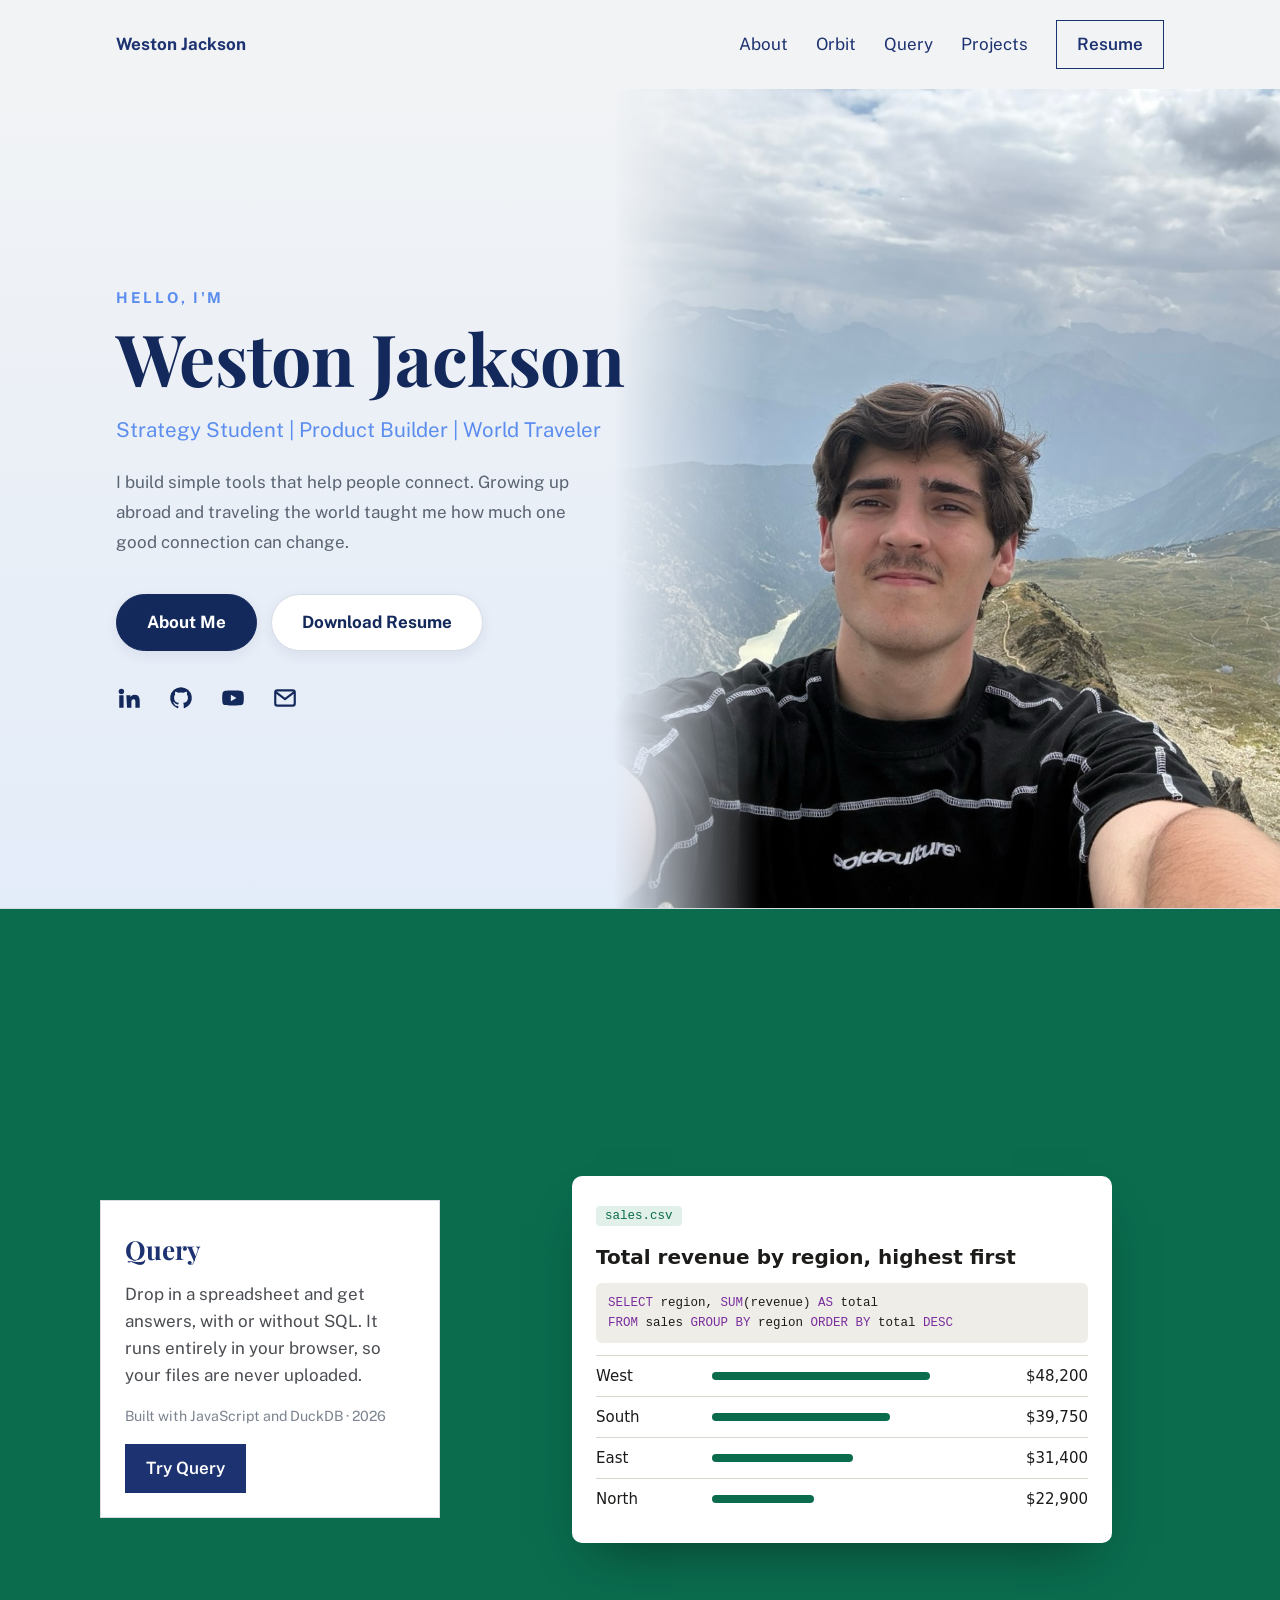
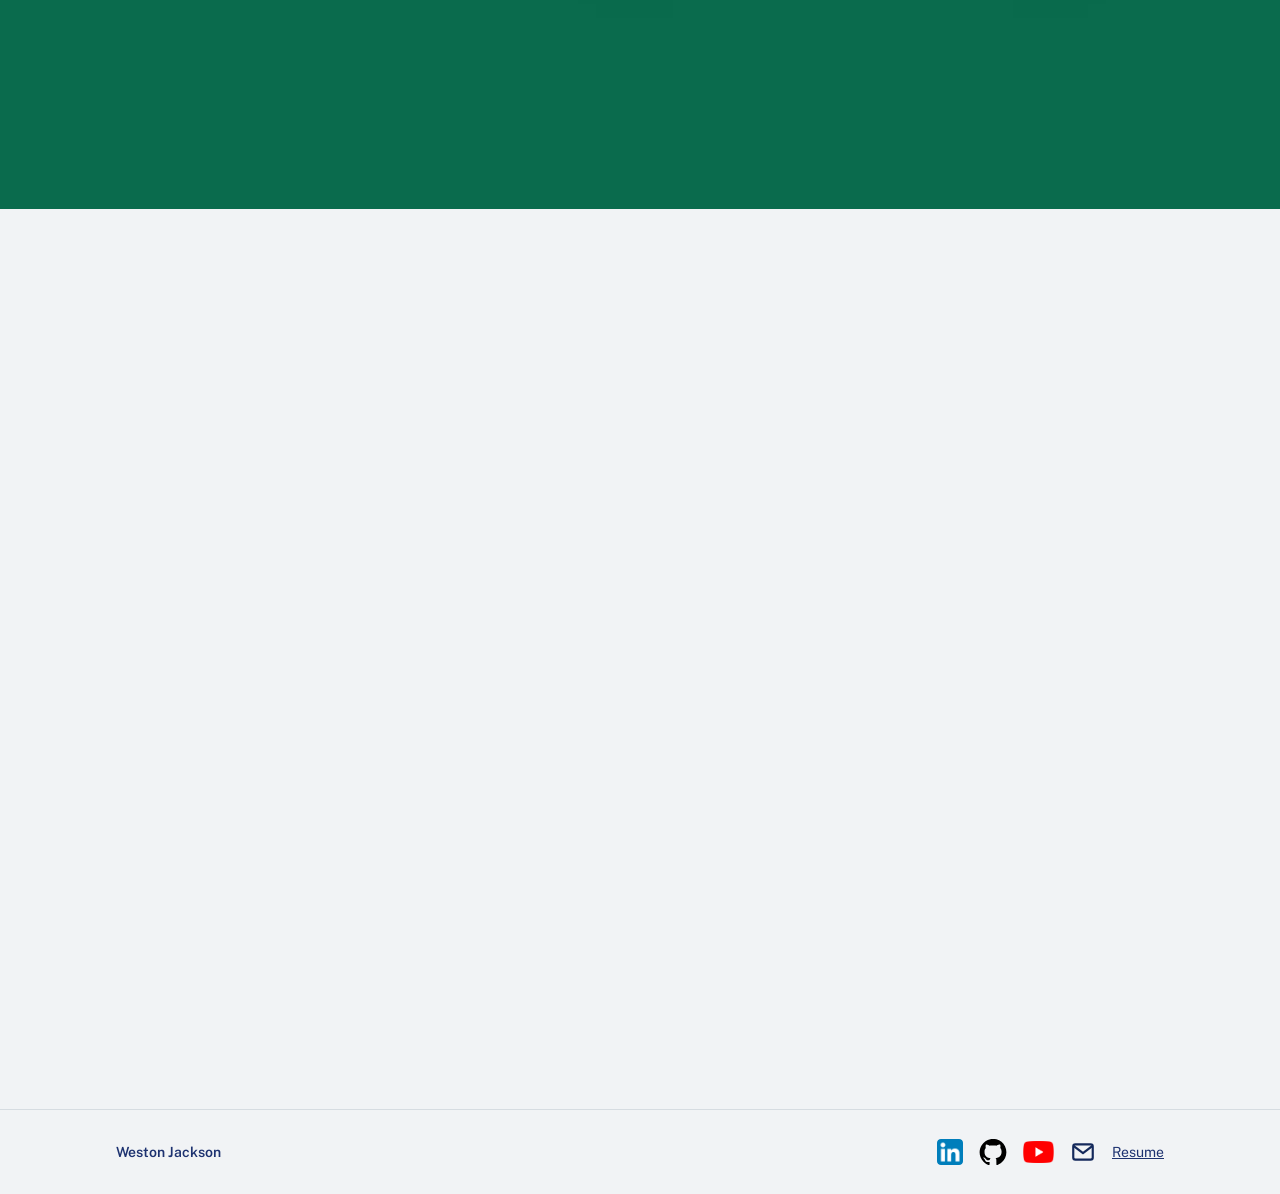
==== commit 70b12a5c: "Add Query as the second project Co-Authored-By: Claude Opus 5.5 <noreply@anthropic.com>" ====
--- a/index.html
+++ b/index.html
@@ -1,8 +1,8 @@
 <!doctype html><html lang="en"><head><meta charset="utf-8"><meta name="viewport" content="width=device-width,initial-scale=1"><title>Weston Jackson</title>
 <link href="https://fonts.googleapis.com/css2?family=Playfair+Display:wght@700&family=Public+Sans:wght@400;600;700&display=swap" rel="stylesheet">
-<link rel="stylesheet" href="style.css?v=16">
+<link rel="stylesheet" href="style.css?v=21">
 </head><body>
-<div class="wrap"><nav><a class="logo" href="index.html">Weston Jackson</a><a class="opt" href="about.html">About</a><a class="opt" href="orbit.html">Orbit</a><a class="opt" href="#projects">Projects</a><a class="btn" href="Weston_Jackson_Resume.pdf">Resume</a></nav></div>
+<div class="wrap"><nav><a class="logo" href="index.html">Weston Jackson</a><a class="opt" href="about.html">About</a><a class="opt" href="orbit.html">Orbit</a><a class="opt" href="https://westons-hub.github.io/query/">Query</a><a class="opt" href="#projects">Projects</a><a class="btn" href="Weston_Jackson_Resume.pdf">Resume</a></nav></div>
 
 <section class="hero">
 <div class="wrap hero-in"><div class="hero-text">
@@ -26,8 +26,23 @@
 <article class="slide on">
 <div class="note"><h3><img src="orbit/orbit-logo.svg" alt="Orbit" height="34"></h3><p>A free website that turns the people you know into a map, and shows the best chain of introductions into the companies you want to work at.</p><small>Built with JavaScript · 2026</small><a class="btn fill" href="orbit.html">See the project</a></div>
 </article>
+<article class="slide">
+<div class="note"><h3>Query</h3><p>Drop in a spreadsheet and get answers, with or without SQL. It runs entirely in your browser, so your files are never uploaded.</p><small>Built with JavaScript and DuckDB · 2026</small><a class="btn fill" href="https://westons-hub.github.io/query/">Try Query</a></div>
+<a class="qmock" href="https://westons-hub.github.io/query/" aria-label="Open Query">
+<span class="file">sales.csv</span>
+<p class="q">Total revenue by region, highest first</p>
+<pre><b>SELECT</b> region, <b>SUM</b>(revenue) <b>AS</b> total
+<b>FROM</b> sales <b>GROUP BY</b> region <b>ORDER BY</b> total <b>DESC</b></pre>
+<table>
+<tr><td>West</td><td class="bar"><span style="--w:100%"></span></td><td class="num">$48,200</td></tr>
+<tr><td>South</td><td class="bar"><span style="--w:82%"></span></td><td class="num">$39,750</td></tr>
+<tr><td>East</td><td class="bar"><span style="--w:65%"></span></td><td class="num">$31,400</td></tr>
+<tr><td>North</td><td class="bar"><span style="--w:47%"></span></td><td class="num">$22,900</td></tr>
+</table>
+</a>
+</article>
 </div>
-<div class="steps"><div class="step" data-p="0"></div></div>
+<div class="steps"><div class="step" data-p="0"></div><div class="step" data-p="1"></div></div>
 </section>
 
 <footer><div class="wrap"><p><a class="totop" href="#" onclick="window.scrollTo({top:0,behavior:matchMedia('(prefers-reduced-motion: reduce)').matches?'auto':'smooth'});return false">Weston Jackson</a></p><div class="links"><a class="icon" href="https://www.linkedin.com/in/weston-jackson42/" aria-label="LinkedIn"><img src="icons/linkedin.webp" alt="" width="26" height="26"></a><a class="icon" href="https://github.com/westons-hub" aria-label="GitHub"><img src="icons/github.svg" alt="" width="28" height="28"></a><a class="icon" href="https://www.youtube.com/channel/UCnmhHrcaIe1yvk1Fe79Xd9g" aria-label="YouTube"><img src="icons/youtube.png" alt="" width="31" height="22"></a><a class="icon" href="mailto:westonsdesk@gmail.com" aria-label="Email"><svg viewBox="0 0 24 24" aria-hidden="true" width="26" height="26" fill="none" stroke="#14295B" stroke-width="2" stroke-linejoin="round"><rect x="3" y="5" width="18" height="14" rx="2"/><path d="M3.5 6.5 12 13l8.5-6.5"/></svg></a><a href="Weston_Jackson_Resume.pdf">Resume</a></div></div></footer>
--- a/style.css
+++ b/style.css
@@ -79,3 +79,26 @@
 .hero{flex-direction:column;align-items:stretch;min-height:0}
 .hero .photo{position:static;order:-1;width:100%;height:auto;aspect-ratio:4/3;-webkit-mask-image:linear-gradient(180deg,#000 75%,transparent);mask-image:linear-gradient(180deg,#000 75%,transparent)}
 .hero-text{max-width:none;padding:8px 0 56px}}
+
+/* Query: green background and a small mock of question -> SQL -> answer */
+.stage[data-p="1"]{background:#0a6b4d}
+.qmock{display:block;justify-self:center;width:100%;max-width:540px;background:#fff;border-radius:10px;padding:24px;box-shadow:0 24px 50px -24px #00000080;color:#1c1b19;text-decoration:none;font-family:system-ui,-apple-system,"Segoe UI",sans-serif}
+.qmock .file{display:inline-block;font:12.5px ui-monospace,"SF Mono",Menlo,monospace;background:#e1f0e9;color:#0a6b4d;padding:3px 9px;border-radius:4px}
+.qmock .q{font-size:20px;font-weight:600;margin:14px 0 10px;color:#1c1b19}
+.qmock pre{margin:0 0 12px;background:#efede7;padding:10px 12px;border-radius:6px;font:12.5px/1.6 ui-monospace,"SF Mono",Menlo,monospace;white-space:pre-wrap}
+.qmock pre b{color:#7a2e9e;font-weight:400}
+.qmock table{width:100%;border-collapse:collapse;font-size:15px}
+.qmock td{padding:8px 0;border-top:1px solid #d9d6cd}
+.qmock .bar{width:50%;padding:8px 14px}
+.qmock .bar span{display:block;height:8px;border-radius:4px;background:#0a6b4d;width:var(--w)}
+.qmock .num{text-align:right;font-variant-numeric:tabular-nums}
+.qmock>*{opacity:0}
+.slide.on .qmock>*{animation:qin .5s ease-out forwards}
+.slide.on .qmock>:nth-child(2){animation-delay:.25s}
+.slide.on .qmock>:nth-child(3){animation-delay:.6s}
+.slide.on .qmock>:nth-child(4){animation-delay:1s}
+.slide.on .qmock .bar span{animation:qgrow .7s 1.1s ease-out backwards}
+@keyframes qin{from{opacity:0;transform:translateY(8px)}to{opacity:1;transform:none}}
+@keyframes qgrow{from{width:0}}
+@media(max-width:860px){.qmock{order:-1;padding:16px}.qmock .q{font-size:17px}}
+@media(prefers-reduced-motion:reduce){.qmock>*{opacity:1;animation:none!important}.qmock .bar span{animation:none!important}}
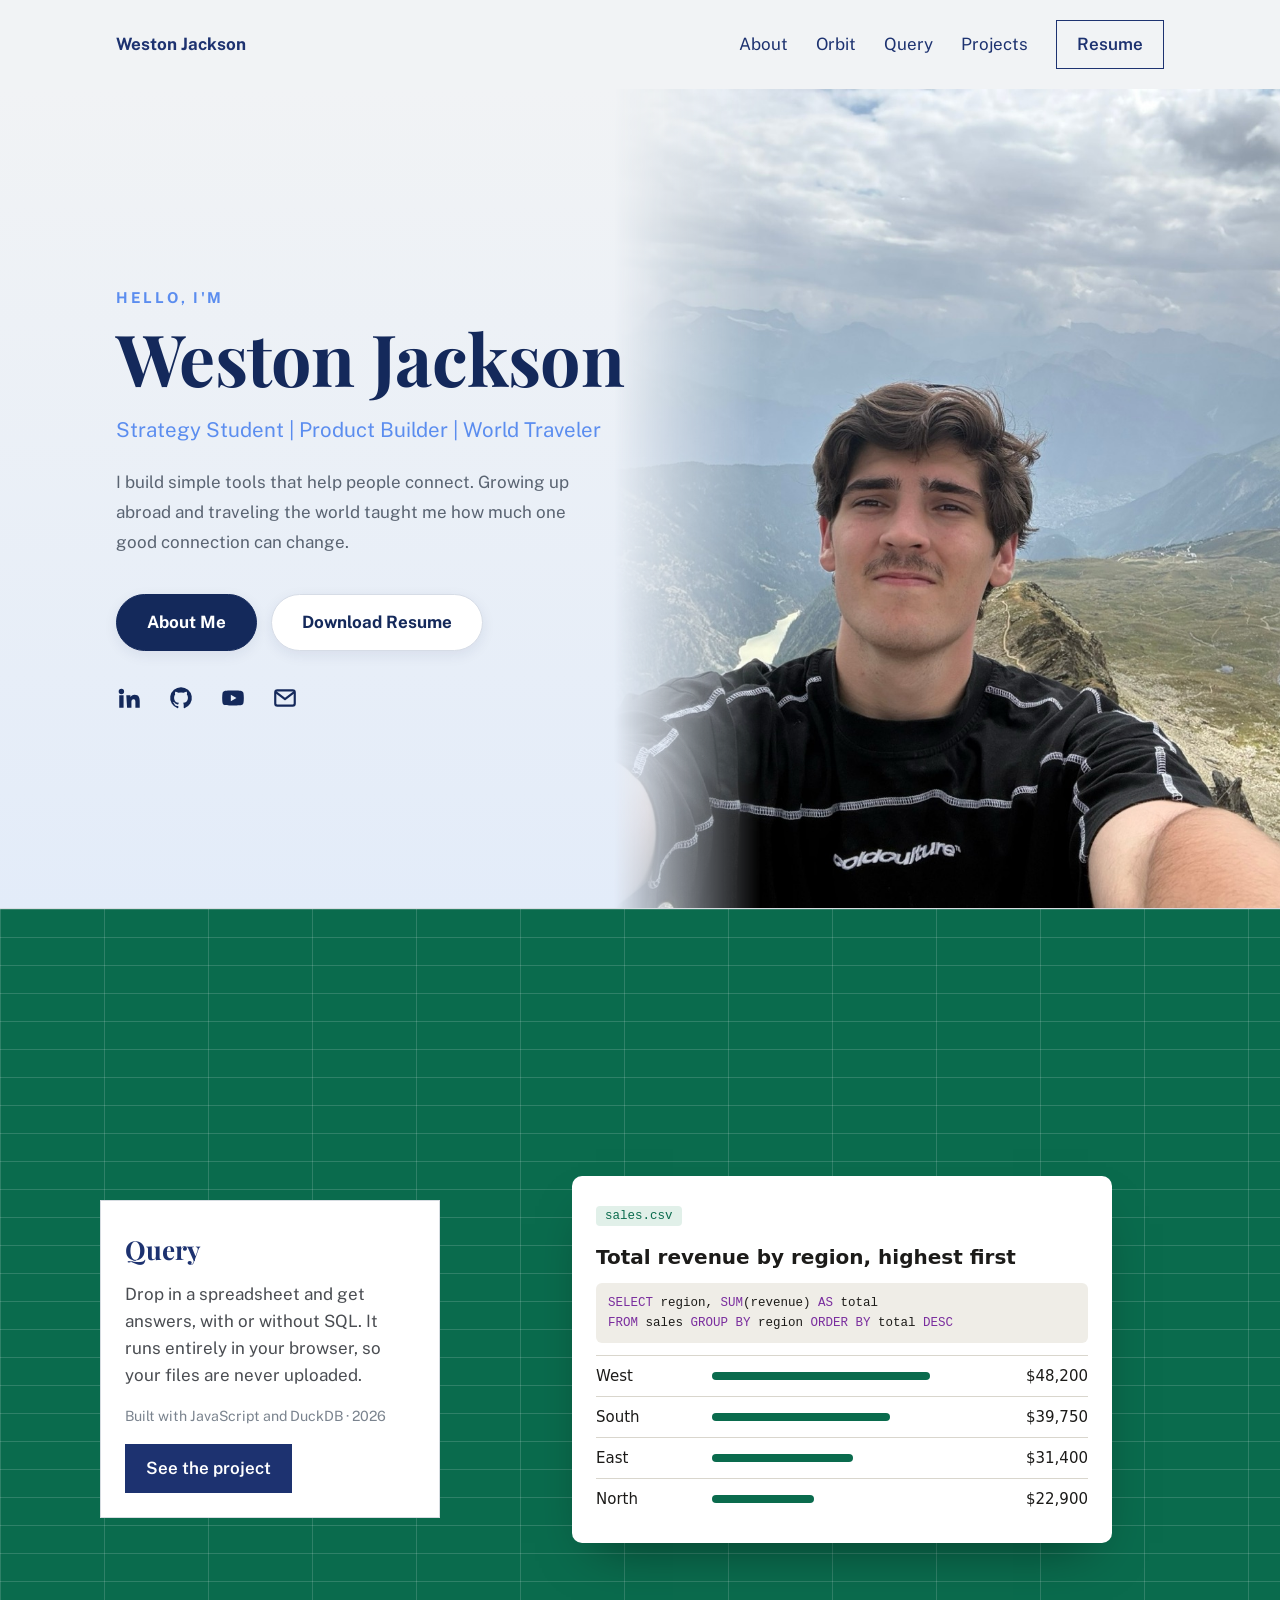
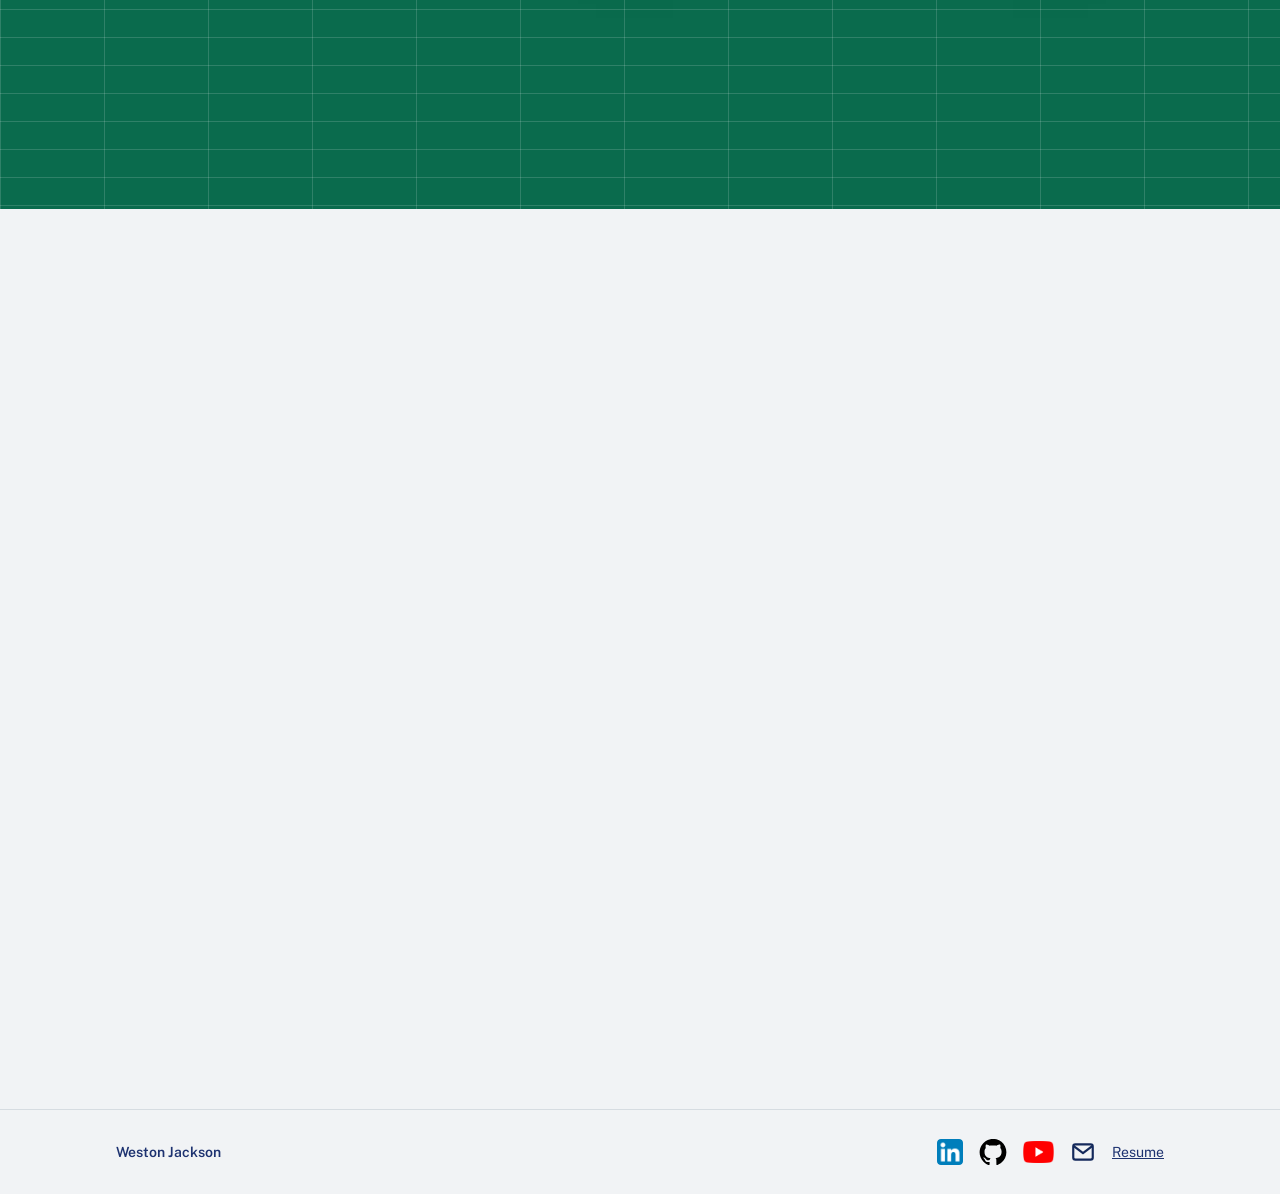
==== commit 4c973e70: "Add Query project page and spreadsheet grid background Co-Authored-By: Claude Opus 5.5 <noreply@anth" ====
--- a/index.html
+++ b/index.html
@@ -1,8 +1,8 @@
 <!doctype html><html lang="en"><head><meta charset="utf-8"><meta name="viewport" content="width=device-width,initial-scale=1"><title>Weston Jackson</title>
 <link href="https://fonts.googleapis.com/css2?family=Playfair+Display:wght@700&family=Public+Sans:wght@400;600;700&display=swap" rel="stylesheet">
-<link rel="stylesheet" href="style.css?v=21">
+<link rel="stylesheet" href="style.css?v=23">
 </head><body>
-<div class="wrap"><nav><a class="logo" href="index.html">Weston Jackson</a><a class="opt" href="about.html">About</a><a class="opt" href="orbit.html">Orbit</a><a class="opt" href="https://westons-hub.github.io/query/">Query</a><a class="opt" href="#projects">Projects</a><a class="btn" href="Weston_Jackson_Resume.pdf">Resume</a></nav></div>
+<div class="wrap"><nav><a class="logo" href="index.html">Weston Jackson</a><a class="opt" href="about.html">About</a><a class="opt" href="orbit.html">Orbit</a><a class="opt" href="query.html">Query</a><a class="opt" href="#projects">Projects</a><a class="btn" href="Weston_Jackson_Resume.pdf">Resume</a></nav></div>
 
 <section class="hero">
 <div class="wrap hero-in"><div class="hero-text">
@@ -27,8 +27,8 @@
 <div class="note"><h3><img src="orbit/orbit-logo.svg" alt="Orbit" height="34"></h3><p>A free website that turns the people you know into a map, and shows the best chain of introductions into the companies you want to work at.</p><small>Built with JavaScript · 2026</small><a class="btn fill" href="orbit.html">See the project</a></div>
 </article>
 <article class="slide">
-<div class="note"><h3>Query</h3><p>Drop in a spreadsheet and get answers, with or without SQL. It runs entirely in your browser, so your files are never uploaded.</p><small>Built with JavaScript and DuckDB · 2026</small><a class="btn fill" href="https://westons-hub.github.io/query/">Try Query</a></div>
-<a class="qmock" href="https://westons-hub.github.io/query/" aria-label="Open Query">
+<div class="note"><h3>Query</h3><p>Drop in a spreadsheet and get answers, with or without SQL. It runs entirely in your browser, so your files are never uploaded.</p><small>Built with JavaScript and DuckDB · 2026</small><a class="btn fill" href="query.html">See the project</a></div>
+<a class="qmock" href="query.html" aria-label="Query project page">
 <span class="file">sales.csv</span>
 <p class="q">Total revenue by region, highest first</p>
 <pre><b>SELECT</b> region, <b>SUM</b>(revenue) <b>AS</b> total
--- a/style.css
+++ b/style.css
@@ -81,7 +81,7 @@
 .hero-text{max-width:none;padding:8px 0 56px}}
 
 /* Query: green background and a small mock of question -> SQL -> answer */
-.stage[data-p="1"]{background:#0a6b4d}
+.stage[data-p="1"]{background-color:#0a6b4d;background-image:linear-gradient(#ffffff26 1px,transparent 1px),linear-gradient(90deg,#ffffff26 1px,transparent 1px);background-size:100% 28px,104px 100%}
 .qmock{display:block;justify-self:center;width:100%;max-width:540px;background:#fff;border-radius:10px;padding:24px;box-shadow:0 24px 50px -24px #00000080;color:#1c1b19;text-decoration:none;font-family:system-ui,-apple-system,"Segoe UI",sans-serif}
 .qmock .file{display:inline-block;font:12.5px ui-monospace,"SF Mono",Menlo,monospace;background:#e1f0e9;color:#0a6b4d;padding:3px 9px;border-radius:4px}
 .qmock .q{font-size:20px;font-weight:600;margin:14px 0 10px;color:#1c1b19}
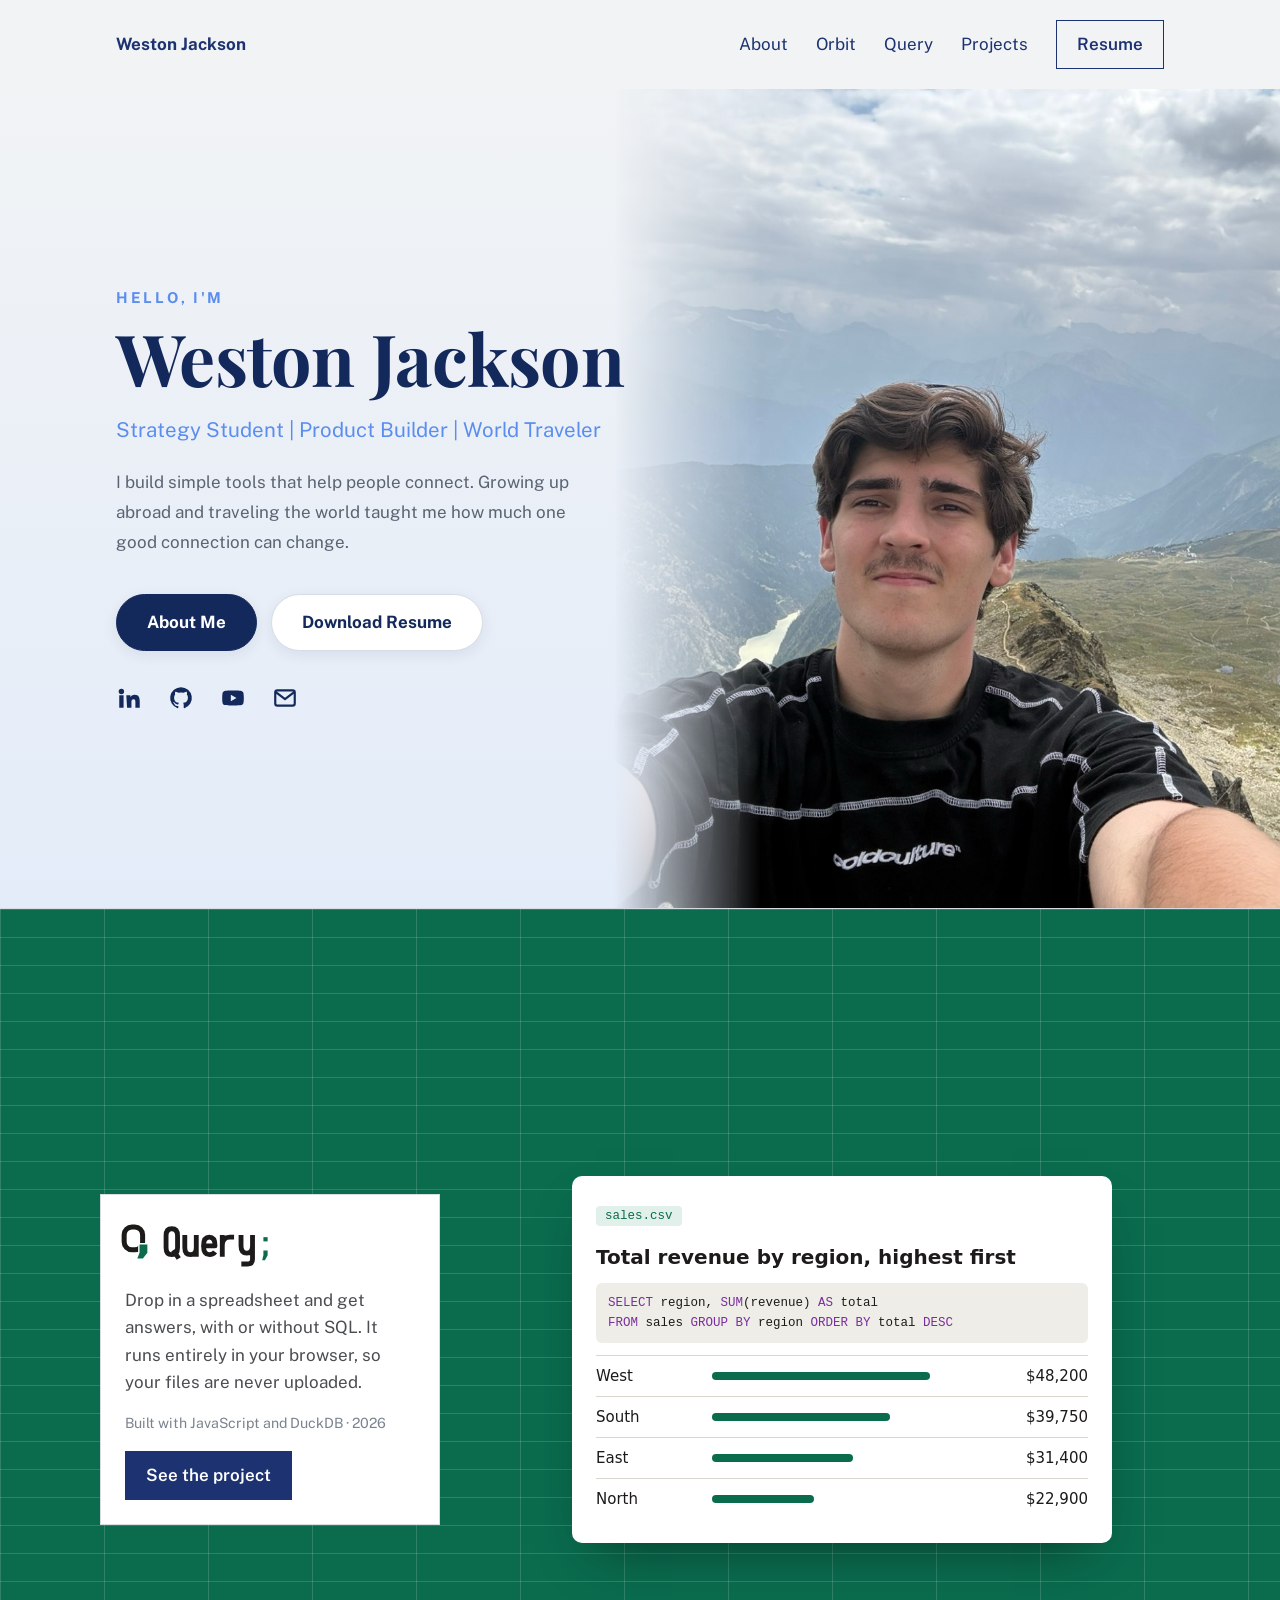
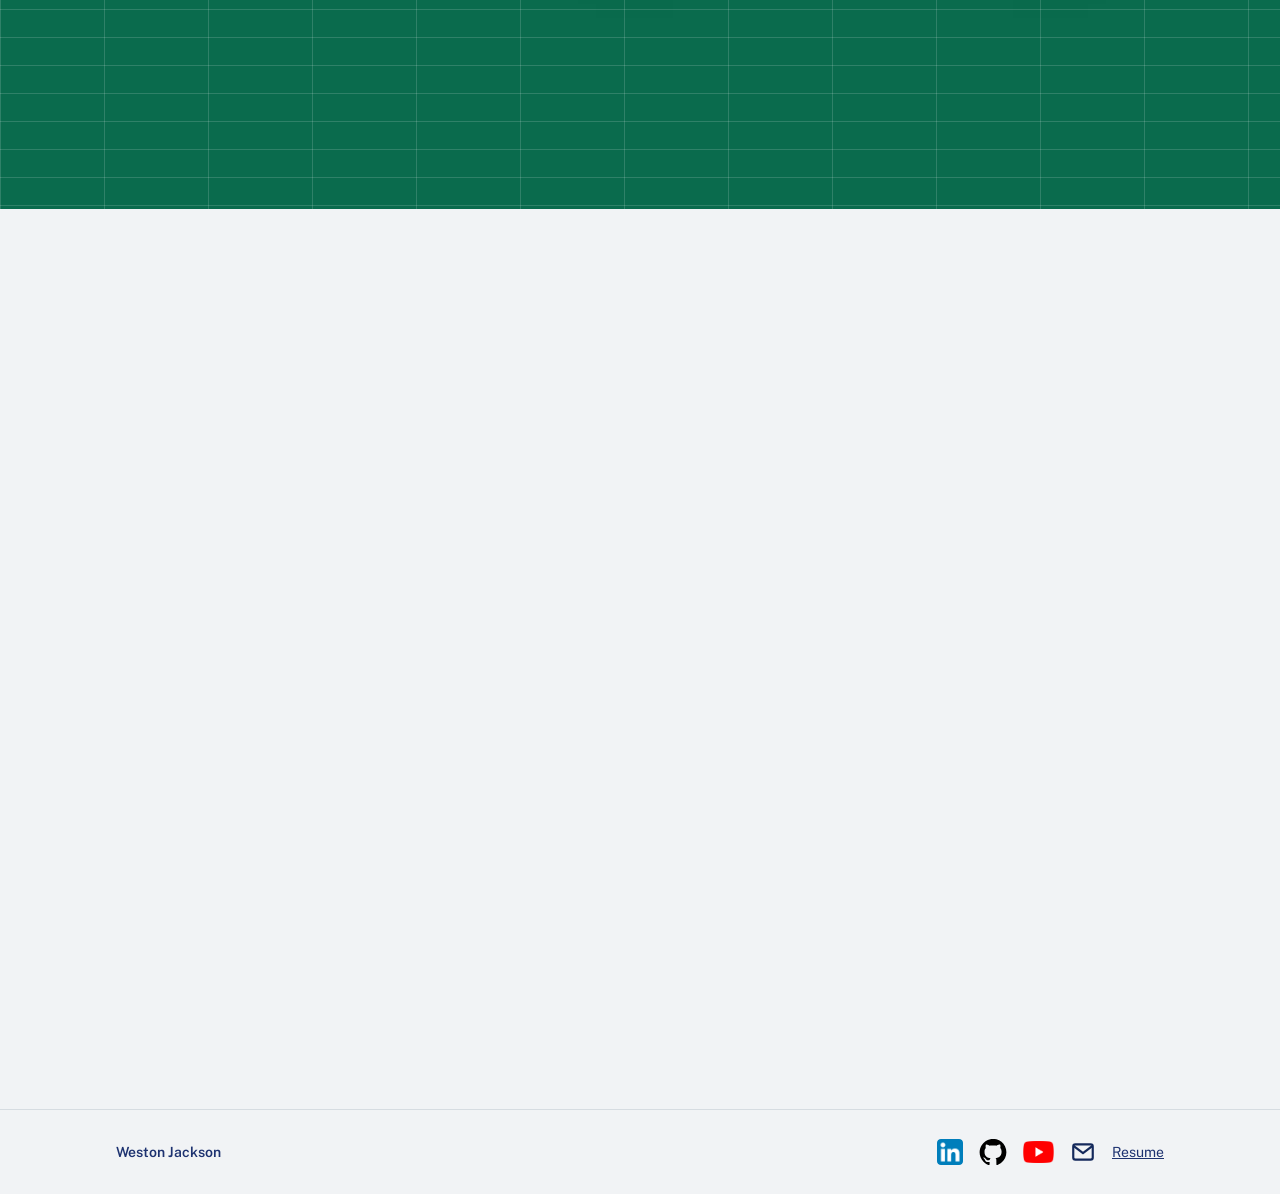
==== commit e4db3403: "Use the Query 1a logo on the Query page and home card Co-Authored-By: Claude Opus 5.5 <noreply@anthr" ====
--- a/index.html
+++ b/index.html
@@ -27,7 +27,7 @@
 <div class="note"><h3><img src="orbit/orbit-logo.svg" alt="Orbit" height="34"></h3><p>A free website that turns the people you know into a map, and shows the best chain of introductions into the companies you want to work at.</p><small>Built with JavaScript · 2026</small><a class="btn fill" href="orbit.html">See the project</a></div>
 </article>
 <article class="slide">
-<div class="note"><h3>Query</h3><p>Drop in a spreadsheet and get answers, with or without SQL. It runs entirely in your browser, so your files are never uploaded.</p><small>Built with JavaScript and DuckDB · 2026</small><a class="btn fill" href="query.html">See the project</a></div>
+<div class="note"><h3><img src="query-brand/lockup-query-light.svg" alt="Query" height="44" style="margin-left:-4px"></h3><p>Drop in a spreadsheet and get answers, with or without SQL. It runs entirely in your browser, so your files are never uploaded.</p><small>Built with JavaScript and DuckDB · 2026</small><a class="btn fill" href="query.html">See the project</a></div>
 <a class="qmock" href="query.html" aria-label="Query project page">
 <span class="file">sales.csv</span>
 <p class="q">Total revenue by region, highest first</p>
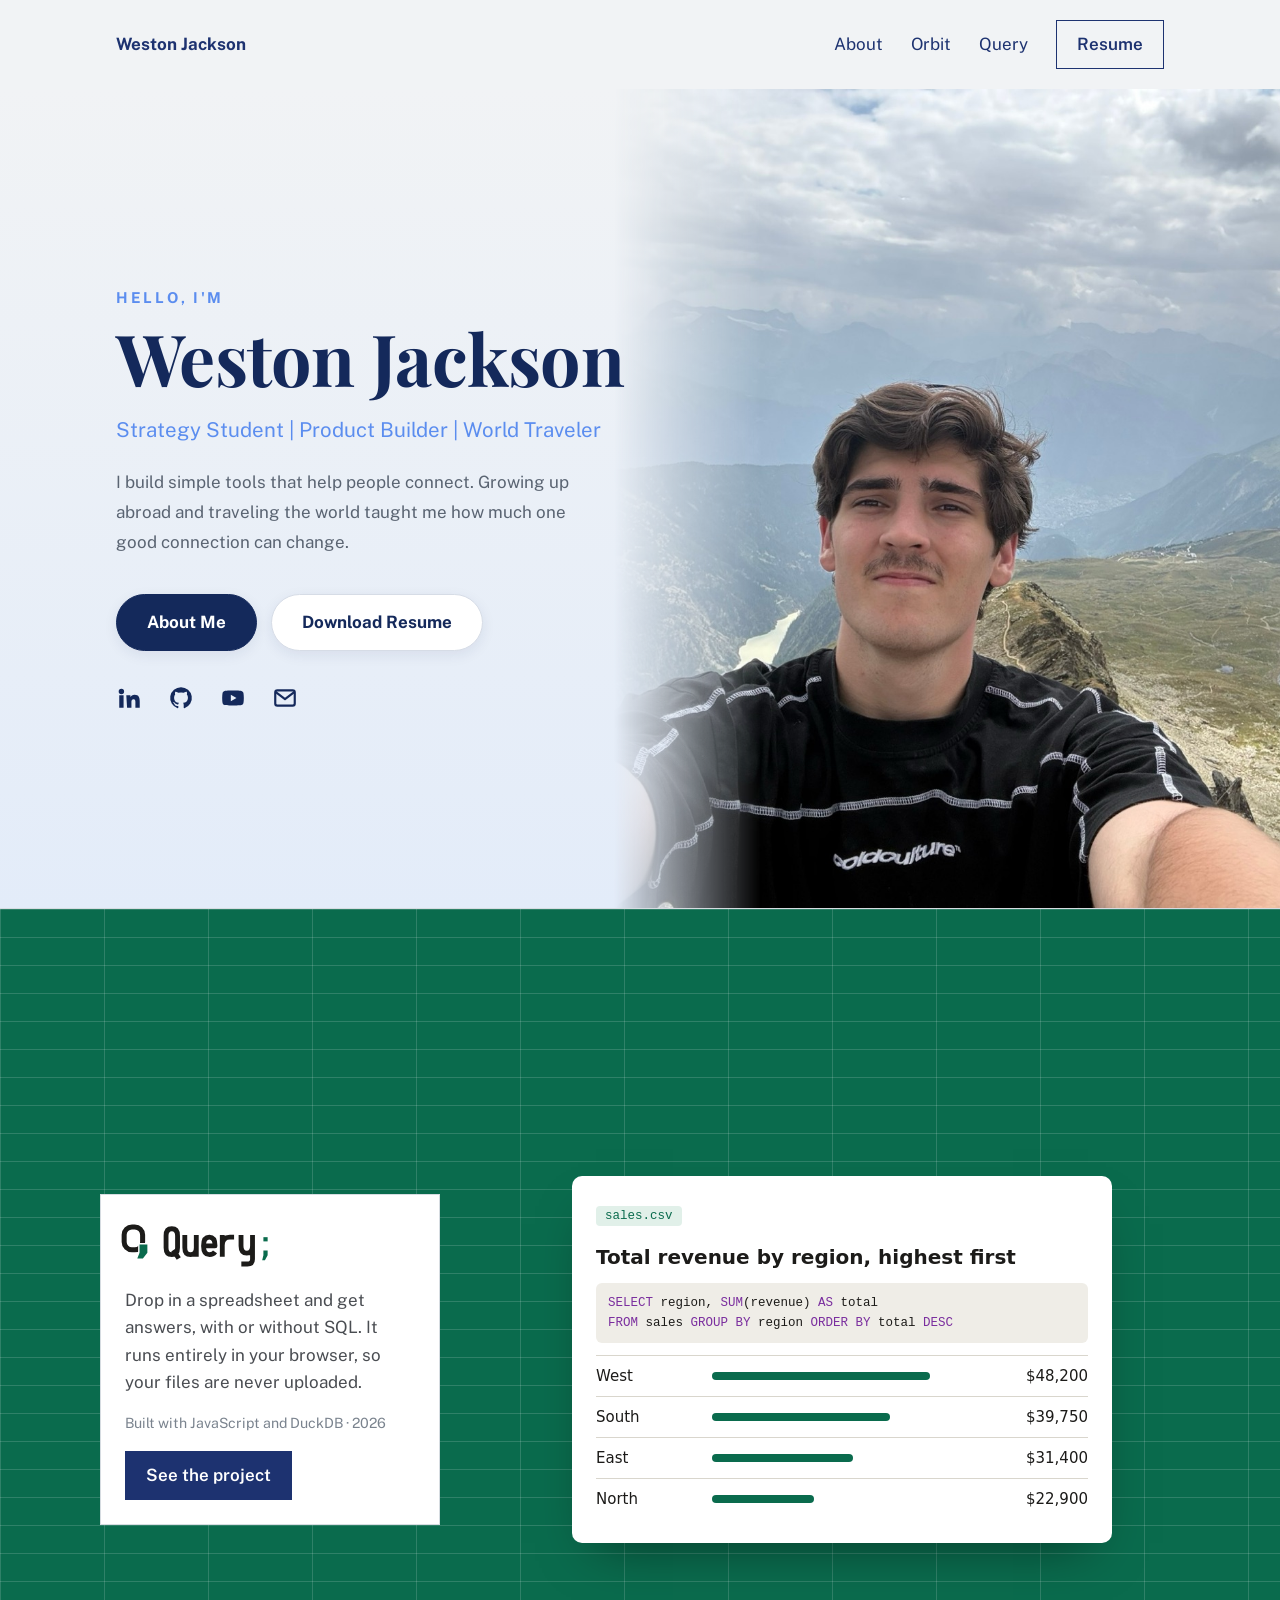
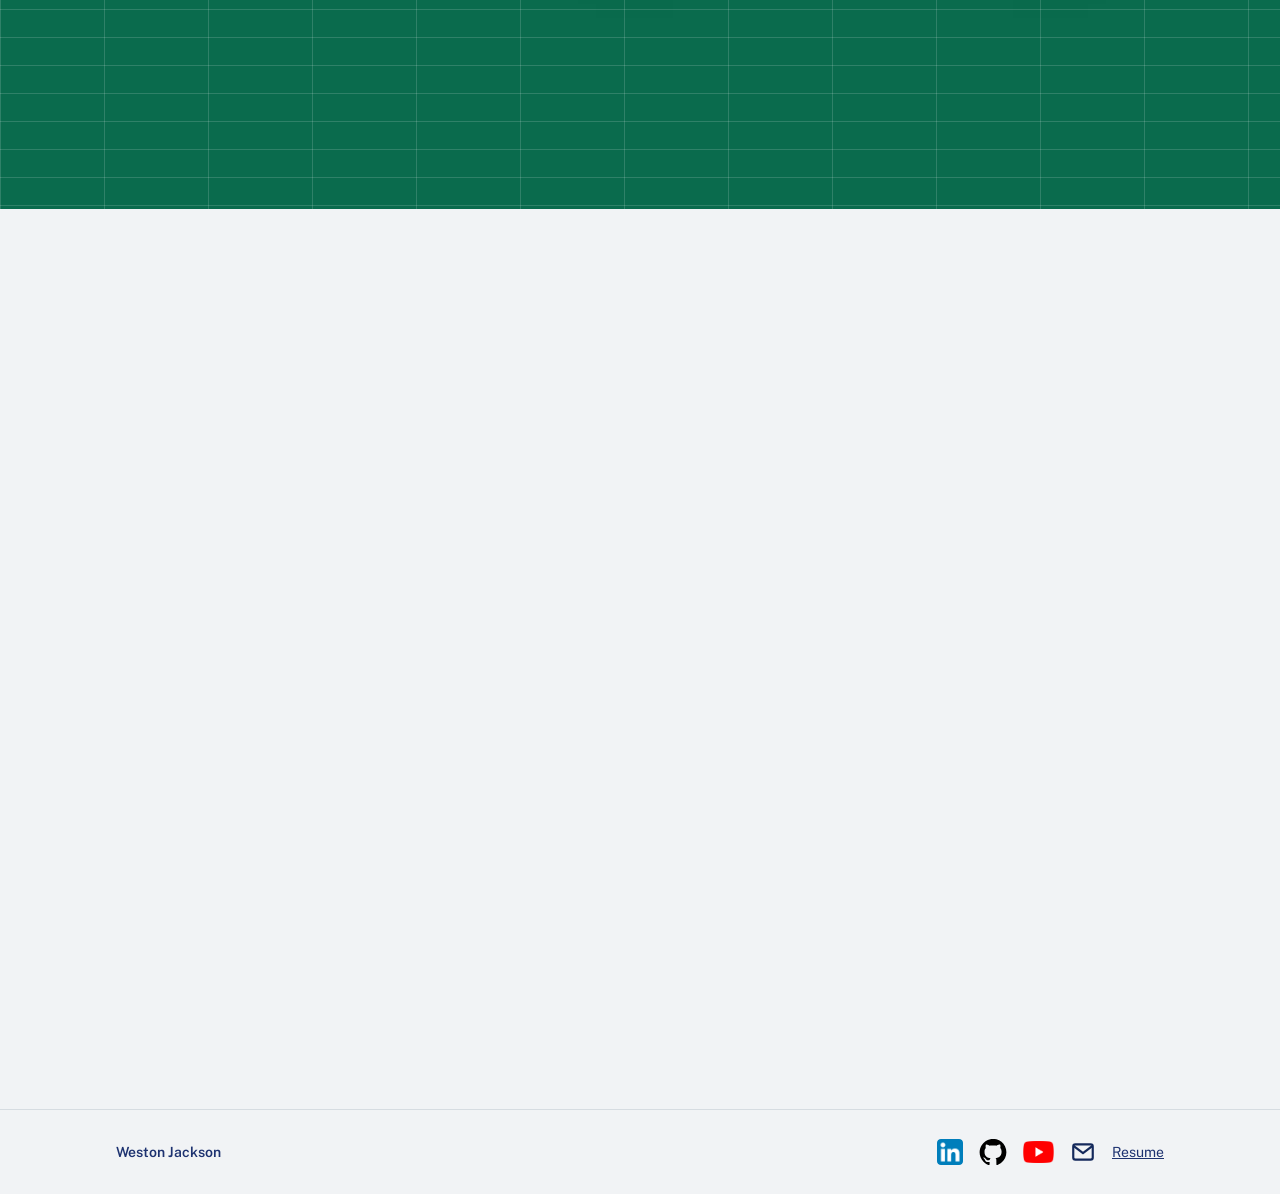
==== commit eac547be: "Add View the code buttons; remove Projects menu link Co-Authored-By: Claude Opus 5.5 <noreply@anthro" ====
--- a/index.html
+++ b/index.html
@@ -2,7 +2,7 @@
 <link href="https://fonts.googleapis.com/css2?family=Playfair+Display:wght@700&family=Public+Sans:wght@400;600;700&display=swap" rel="stylesheet">
 <link rel="stylesheet" href="style.css?v=23">
 </head><body>
-<div class="wrap"><nav><a class="logo" href="index.html">Weston Jackson</a><a class="opt" href="about.html">About</a><a class="opt" href="orbit.html">Orbit</a><a class="opt" href="query.html">Query</a><a class="opt" href="#projects">Projects</a><a class="btn" href="Weston_Jackson_Resume.pdf">Resume</a></nav></div>
+<div class="wrap"><nav><a class="logo" href="index.html">Weston Jackson</a><a class="opt" href="about.html">About</a><a class="opt" href="orbit.html">Orbit</a><a class="opt" href="query.html">Query</a><a class="btn" href="Weston_Jackson_Resume.pdf">Resume</a></nav></div>
 
 <section class="hero">
 <div class="wrap hero-in"><div class="hero-text">
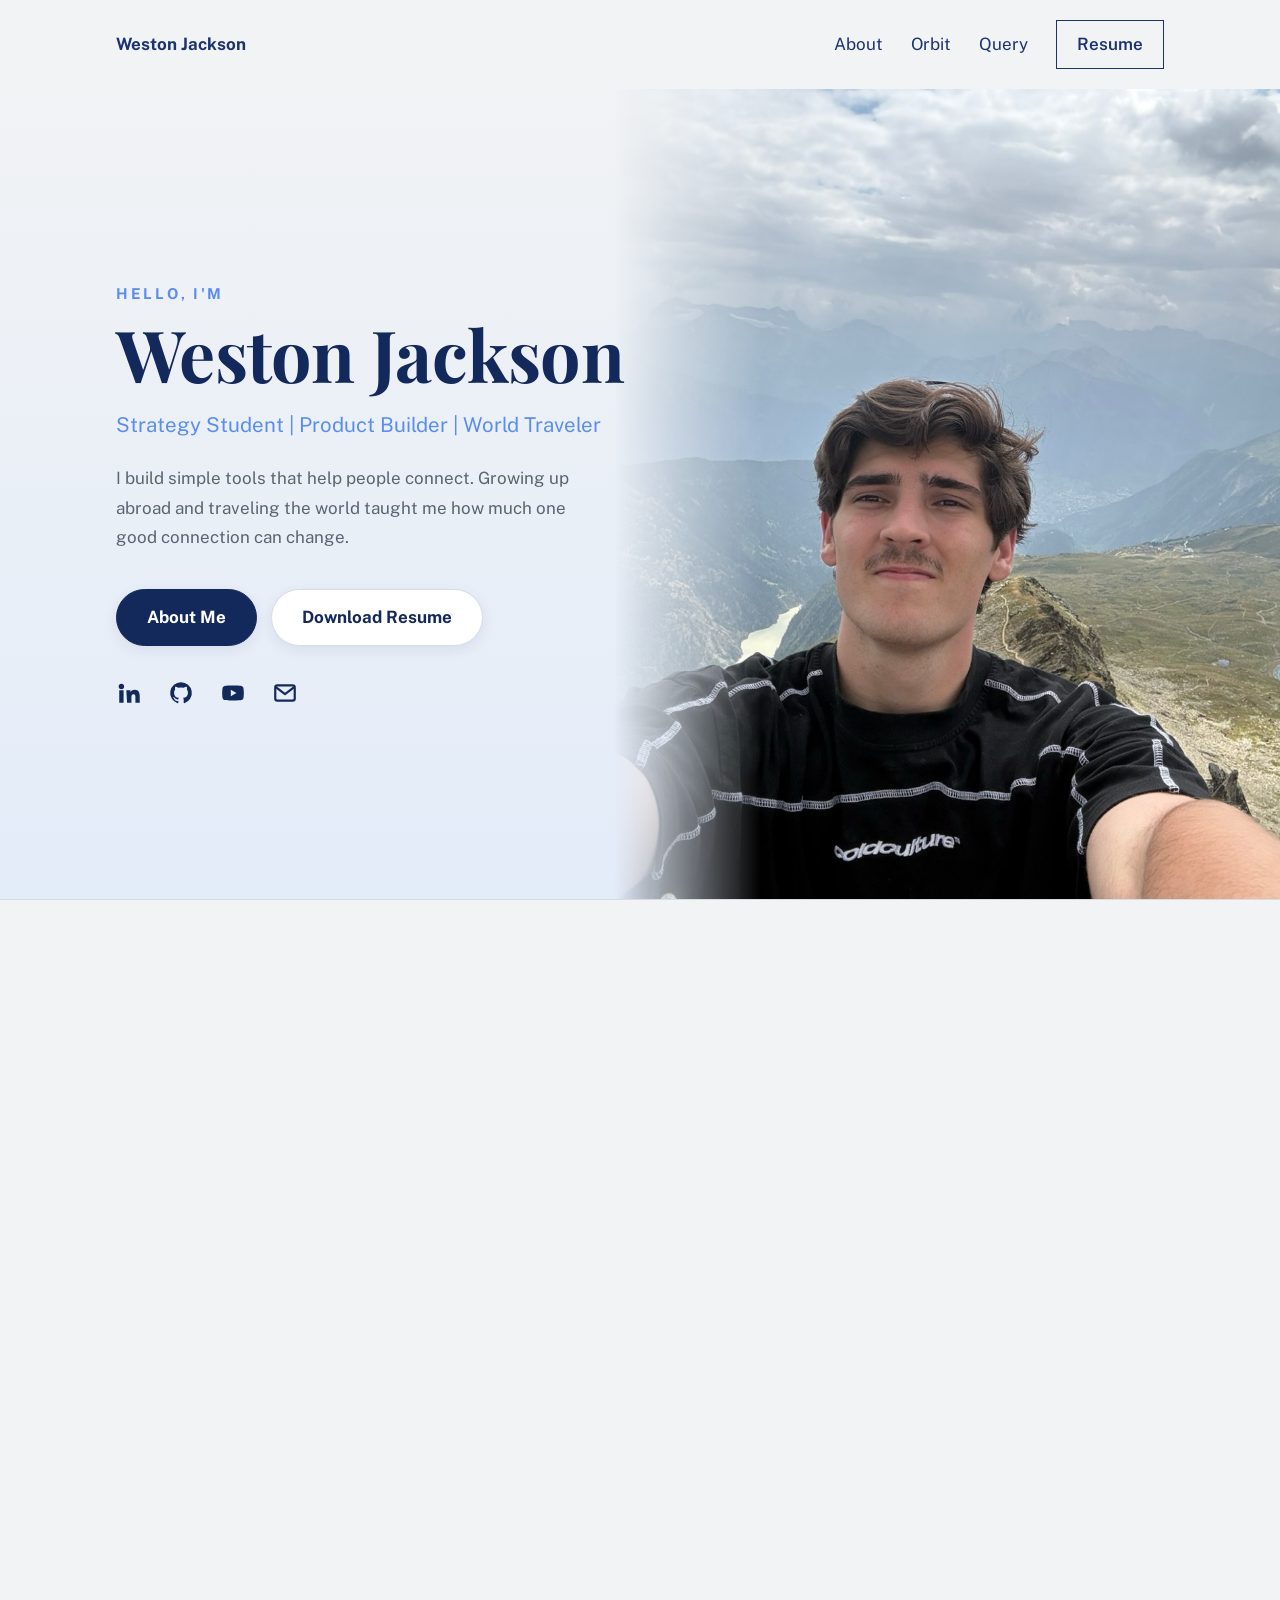
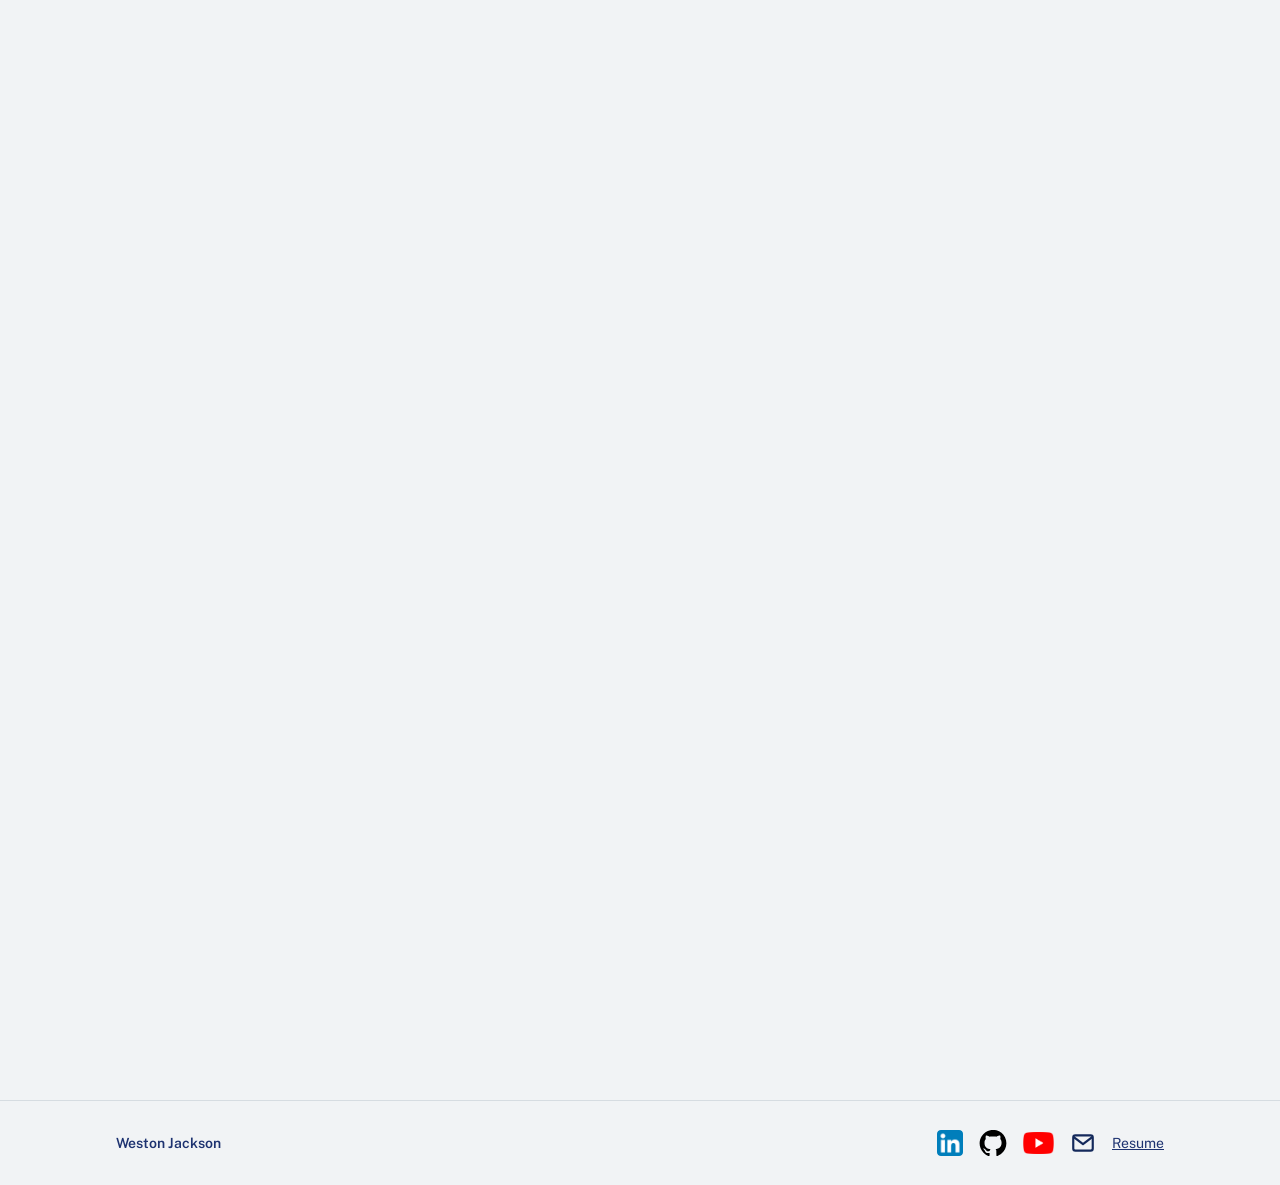
==== commit c2403a0b: "Home: intro cross-fades into Orbit like Orbit into Query; fit phones Co-Authored-By: Claude Opus 5.5" ====
--- a/index.html
+++ b/index.html
@@ -1,9 +1,19 @@
 <!doctype html><html lang="en"><head><meta charset="utf-8"><meta name="viewport" content="width=device-width,initial-scale=1"><title>Weston Jackson</title>
 <link href="https://fonts.googleapis.com/css2?family=Playfair+Display:wght@700&family=Public+Sans:wght@400;600;700&display=swap" rel="stylesheet">
-<link rel="stylesheet" href="style.css?v=23">
+<link rel="stylesheet" href="style.css?v=33">
 </head><body>
+
+
+<section id="projects" class="tour">
+<div class="stage" data-p="0">
+<svg class="geo" viewBox="0 0 1000 1000" preserveAspectRatio="xMidYMid slice" aria-hidden="true">
+<defs><linearGradient id="tg" x1="0" y1="0" x2="1" y2="1"><stop offset="0" stop-color="#F43F5E" stop-opacity="0"/><stop offset="1" stop-color="#F97316"/></linearGradient>
+<radialGradient id="core"><stop offset="0" stop-color="#F97316" stop-opacity=".35"/><stop offset="1" stop-color="#F97316" stop-opacity="0"/></radialGradient>
+<filter id="glow" x="-1" y="-1" width="3" height="3"><feGaussianBlur stdDeviation="3" result="b"/><feMerge><feMergeNode in="b"/><feMergeNode in="SourceGraphic"/></feMerge></filter>
+<clipPath id="c18"><circle r="18"/></clipPath><clipPath id="c15"><circle r="15"/></clipPath></defs>
+<circle cx="500" cy="500" r="200" fill="url(#core)"/><circle class="ring" cx="500" cy="500" r="150"/><circle class="ring" cx="500" cy="500" r="250"/><circle class="ring" cx="500" cy="500" r="360"/><circle class="ring" cx="500" cy="500" r="480"/><circle class="ring" cx="110" cy="560" r="110"/><circle class="ring" cx="890" cy="430" r="110"/><circle class="ring" cx="780" cy="860" r="70"/><circle class="ring" cx="180" cy="170" r="80"/><circle class="trail" cx="500" cy="500" r="150" stroke-dasharray="207 942"><animateTransform attributeName="transform" type="rotate" from="0 500 500" to="360 500 500" dur="20.8s" repeatCount="indefinite"/></circle><circle class="trail" cx="500" cy="500" r="250" stroke-dasharray="346 1571"><animateTransform attributeName="transform" type="rotate" from="360 500 500" to="0 500 500" dur="30.400000000000002s" repeatCount="indefinite"/></circle><circle class="trail" cx="500" cy="500" r="360" stroke-dasharray="498 2262"><animateTransform attributeName="transform" type="rotate" from="0 500 500" to="360 500 500" dur="41.6s" repeatCount="indefinite"/></circle><circle class="trail" cx="500" cy="500" r="480" stroke-dasharray="664 3016"><animateTransform attributeName="transform" type="rotate" from="360 500 500" to="0 500 500" dur="56.0s" repeatCount="indefinite"/></circle><g id="links"></g><g data-id="Maya"><circle r="25" fill="#F97316" opacity=".22"/><image href="https://randomuser.me/api/portraits/women/44.jpg" x="-18" y="-18" width="36" height="36" clip-path="url(#c18)"/><circle r="18" fill="none" stroke="#F5F6F8" stroke-width="2.5"/><text y="38">Maya</text><animateMotion dur="26s" repeatCount="indefinite" path="M588.2,621.4 a150,150 0 1,1 -176.3,-242.7 a150,150 0 1,1 176.3,242.7"/></g><g data-id="Sam"><circle r="25" fill="#F97316" opacity=".22"/><image href="https://randomuser.me/api/portraits/men/32.jpg" x="-18" y="-18" width="36" height="36" clip-path="url(#c18)"/><circle r="18" fill="none" stroke="#F5F6F8" stroke-width="2.5"/><text y="38">Sam</text><animateMotion dur="26s" repeatCount="indefinite" path="M411.8,378.6 a150,150 0 1,1 176.3,242.7 a150,150 0 1,1 -176.3,-242.7"/></g><g data-id="Priya"><circle r="25" fill="#F97316" opacity=".22"/><image href="https://randomuser.me/api/portraits/women/68.jpg" x="-18" y="-18" width="36" height="36" clip-path="url(#c18)"/><circle r="18" fill="none" stroke="#F5F6F8" stroke-width="2.5"/><text y="38">Priya</text><animateMotion dur="38s" repeatCount="indefinite" path="M297.7,646.9 a250,250 0 1,0 404.5,-293.9 a250,250 0 1,0 -404.5,293.9"/></g><g data-id="BYU"><circle r="34" fill="#F97316" opacity=".2"/><circle r="26" fill="#fff"/><text y="5" style="fill:#002E5D;font:800 14px Public Sans,sans-serif;letter-spacing:.5px">BYU</text><animateMotion dur="38s" repeatCount="indefinite" path="M250.0,500.0 a250,250 0 1,0 500.0,-0.0 a250,250 0 1,0 -500.0,0.0"/></g><g data-id="Leo"><circle r="25" fill="#F97316" opacity=".22"/><image href="https://randomuser.me/api/portraits/men/75.jpg" x="-18" y="-18" width="36" height="36" clip-path="url(#c18)"/><circle r="18" fill="none" stroke="#F5F6F8" stroke-width="2.5"/><text y="38">Leo</text><animateMotion dur="52s" repeatCount="indefinite" path="M842.4,611.2 a360,360 0 1,1 -684.8,-222.5 a360,360 0 1,1 684.8,222.5"/></g><g data-id="Google"><circle r="34" fill="#F97316" opacity=".2"/><circle r="26" fill="#fff"/><path d="M11 -1H0v4h6.3C5.6 6.4 3.1 8.5 0 8.5a8.5 8.5 0 1 1 5.6-14.9l3-3A12.5 12.5 0 1 0 12.5 0c0-.3 0-.7-.1-1z" fill="#4285F4"/><path d="M-11-6.1l3.4 2.5A8.5 8.5 0 0 1 5.6-6.4l3-3A12.5 12.5 0 0 0-11-6.1z" fill="#EA4335"/><path d="M-11 6.1A12.5 12.5 0 0 0 8.4 9.3L5.1 6.7A8.5 8.5 0 0 1-7.6 3.6z" fill="#34A853"/><path d="M-11-6.1a12.5 12.5 0 0 0 0 12.2l3.4-2.5a8.5 8.5 0 0 1 0-7.2z" fill="#FBBC05"/><text y="46">Google</text><animateMotion dur="52s" repeatCount="indefinite" path="M729.5,777.4 a360,360 0 1,1 -458.9,-554.8 a360,360 0 1,1 458.9,554.8"/></g><g data-id="Jordan"><circle r="25" fill="#F97316" opacity=".22"/><image href="https://randomuser.me/api/portraits/men/46.jpg" x="-18" y="-18" width="36" height="36" clip-path="url(#c18)"/><circle r="18" fill="none" stroke="#F5F6F8" stroke-width="2.5"/><text y="38">Jordan</text><animateMotion dur="70s" repeatCount="indefinite" path="M351.7,956.5 a480,480 0 1,0 296.7,-913.0 a480,480 0 1,0 -296.7,913.0"/></g><g data-id="Microsoft"><circle r="34" fill="#F97316" opacity=".2"/><circle r="26" fill="#fff"/><rect x="-11" y="-11" width="10.5" height="10.5" fill="#F25022"/><rect x=".5" y="-11" width="10.5" height="10.5" fill="#7FBA00"/><rect x="-11" y=".5" width="10.5" height="10.5" fill="#00A4EF"/><rect x=".5" y=".5" width="10.5" height="10.5" fill="#FFB900"/><text y="46">Microsoft</text><animateMotion dur="70s" repeatCount="indefinite" path="M111.7,782.1 a480,480 0 1,0 776.7,-564.3 a480,480 0 1,0 -776.7,564.3"/></g><g data-id="Noor"><circle r="22" fill="#F97316" opacity=".22"/><image href="https://randomuser.me/api/portraits/women/65.jpg" x="-15" y="-15" width="30" height="30" clip-path="url(#c15)"/><circle r="15" fill="none" stroke="#F5F6F8" stroke-width="2.5"/><text y="35">Noor</text><animateMotion dur="20s" repeatCount="indefinite" path="M144.0,664.6 a110,110 0 1,1 -68.0,-209.2 a110,110 0 1,1 68.0,209.2"/></g><g data-id="Kai"><circle r="22" fill="#F97316" opacity=".22"/><image href="https://randomuser.me/api/portraits/men/22.jpg" x="-15" y="-15" width="30" height="30" clip-path="url(#c15)"/><circle r="15" fill="none" stroke="#F5F6F8" stroke-width="2.5"/><text y="35">Kai</text><animateMotion dur="24s" repeatCount="indefinite" path="M801.0,365.3 a110,110 0 1,0 178.0,129.3 a110,110 0 1,0 -178.0,-129.3"/></g><g data-id="Ana"><circle r="22" fill="#F97316" opacity=".22"/><image href="https://randomuser.me/api/portraits/women/26.jpg" x="-15" y="-15" width="30" height="30" clip-path="url(#c15)"/><circle r="15" fill="none" stroke="#F5F6F8" stroke-width="2.5"/><text y="35">Ana</text><animateMotion dur="16s" repeatCount="indefinite" path="M723.4,901.1 a70,70 0 1,1 113.3,-82.3 a70,70 0 1,1 -113.3,82.3"/></g><g data-id="Dev"><circle r="22" fill="#F97316" opacity=".22"/><image href="https://randomuser.me/api/portraits/men/12.jpg" x="-15" y="-15" width="30" height="30" clip-path="url(#c15)"/><circle r="15" fill="none" stroke="#F5F6F8" stroke-width="2.5"/><text y="35">Dev</text><animateMotion dur="18s" repeatCount="indefinite" path="M244.7,123.0 a80,80 0 1,0 -129.4,94.0 a80,80 0 1,0 129.4,-94.0"/></g><g data-id="Elena"><circle r="25" fill="#F97316" opacity=".22"/><image href="https://randomuser.me/api/portraits/women/12.jpg" x="-18" y="-18" width="36" height="36" clip-path="url(#c18)"/><circle r="18" fill="none" stroke="#F5F6F8" stroke-width="2.5"/><text y="38">Elena</text><animateMotion dur="26s" repeatCount="indefinite" path="M621.4,411.8 a150,150 0 1,1 -242.7,176.3 a150,150 0 1,1 242.7,-176.3"/></g><g data-id="Zoe"><circle r="25" fill="#F97316" opacity=".22"/><image href="https://randomuser.me/api/portraits/women/90.jpg" x="-18" y="-18" width="36" height="36" clip-path="url(#c18)"/><circle r="18" fill="none" stroke="#F5F6F8" stroke-width="2.5"/><text y="38">Zoe</text><animateMotion dur="38s" repeatCount="indefinite" path="M646.9,702.3 a250,250 0 1,0 -293.9,-404.5 a250,250 0 1,0 293.9,404.5"/></g><g data-id="Marcus"><circle r="25" fill="#F97316" opacity=".22"/><image href="https://randomuser.me/api/portraits/men/41.jpg" x="-18" y="-18" width="36" height="36" clip-path="url(#c18)"/><circle r="18" fill="none" stroke="#F5F6F8" stroke-width="2.5"/><text y="38">Marcus</text><animateMotion dur="52s" repeatCount="indefinite" path="M388.8,842.4 a360,360 0 1,1 222.5,-684.8 a360,360 0 1,1 -222.5,684.8"/></g><circle cx="500" cy="500" r="64" fill="#ffffff12"/><circle cx="500" cy="500" r="50" fill="#F5F6F8" filter="url(#glow)"/><text class="you" x="500" y="508">You</text></svg>
+<div class="slide hero-slide on">
 <div class="wrap"><nav><a class="logo" href="index.html">Weston Jackson</a><a class="opt" href="about.html">About</a><a class="opt" href="orbit.html">Orbit</a><a class="opt" href="query.html">Query</a><a class="btn" href="Weston_Jackson_Resume.pdf">Resume</a></nav></div>
-
 <section class="hero">
 <div class="wrap hero-in"><div class="hero-text">
 <p class="hello">Hello, I'm</p>
@@ -14,16 +24,8 @@
 <div class="social"><a href="https://www.linkedin.com/in/weston-jackson42/" aria-label="LinkedIn"><svg viewBox="0 0 24 24" aria-hidden="true"><path d="M4.98 3.5a2.5 2.5 0 1 1 0 5 2.5 2.5 0 0 1 0-5zM3 9.5h4V21H3zM9.5 9.5h3.8v1.6h.05c.53-1 1.83-2.05 3.77-2.05 4.03 0 4.78 2.65 4.78 6.1V21h-4v-5.1c0-1.22-.02-2.78-1.7-2.78-1.7 0-1.96 1.33-1.96 2.7V21h-4z"/></svg></a><a href="https://github.com/westons-hub" aria-label="GitHub"><svg viewBox="0 0 24 24" aria-hidden="true"><path d="M12 2a10 10 0 0 0-3.16 19.49c.5.09.68-.22.68-.48v-1.7c-2.78.6-3.37-1.34-3.37-1.34-.45-1.16-1.11-1.47-1.11-1.47-.9-.62.07-.6.07-.6 1 .07 1.53 1.03 1.53 1.03.9 1.52 2.34 1.08 2.91.83.09-.65.35-1.09.63-1.34-2.22-.25-4.55-1.11-4.55-4.94 0-1.09.39-1.98 1.03-2.68-.1-.25-.45-1.27.1-2.64 0 0 .84-.27 2.75 1.02a9.6 9.6 0 0 1 5 0c1.91-1.29 2.75-1.02 2.75-1.02.55 1.37.2 2.39.1 2.64.64.7 1.03 1.59 1.03 2.68 0 3.84-2.34 4.68-4.57 4.93.36.31.68.92.68 1.85v2.74c0 .27.18.58.69.48A10 10 0 0 0 12 2z"/></svg></a><a href="https://www.youtube.com/channel/UCnmhHrcaIe1yvk1Fe79Xd9g" aria-label="YouTube"><svg viewBox="0 0 24 24" aria-hidden="true"><path d="M21.6 7.2a2.5 2.5 0 0 0-1.77-1.77C18.27 5 12 5 12 5s-6.27 0-7.83.43A2.5 2.5 0 0 0 2.4 7.2 26 26 0 0 0 2 12a26 26 0 0 0 .4 4.8 2.5 2.5 0 0 0 1.77 1.77C5.73 19 12 19 12 19s6.27 0 7.83-.43a2.5 2.5 0 0 0 1.77-1.77A26 26 0 0 0 22 12a26 26 0 0 0-.4-4.8zM10 15V9l5.2 3z"/></svg></a><a href="mailto:westonsdesk@gmail.com" aria-label="Email"><svg viewBox="0 0 24 24" aria-hidden="true" style="fill:none;stroke:currentColor;stroke-width:2;stroke-linejoin:round"><rect x="3" y="5" width="18" height="14" rx="2"/><path d="M3.5 6.5 12 13l8.5-6.5"/></svg></a></div></div></div>
 <img class="photo" src="photos/mountain-selfie.jpg" alt="Weston taking a selfie on a mountain ridge above a valley and a lake">
 </section>
-
-<section id="projects" class="tour">
-<div class="stage" data-p="0">
-<svg class="geo" viewBox="0 0 1000 1000" preserveAspectRatio="xMidYMid slice" aria-hidden="true">
-<defs><linearGradient id="tg" x1="0" y1="0" x2="1" y2="1"><stop offset="0" stop-color="#F43F5E" stop-opacity="0"/><stop offset="1" stop-color="#F97316"/></linearGradient>
-<radialGradient id="core"><stop offset="0" stop-color="#F97316" stop-opacity=".35"/><stop offset="1" stop-color="#F97316" stop-opacity="0"/></radialGradient>
-<filter id="glow" x="-1" y="-1" width="3" height="3"><feGaussianBlur stdDeviation="3" result="b"/><feMerge><feMergeNode in="b"/><feMergeNode in="SourceGraphic"/></feMerge></filter>
-<clipPath id="c18"><circle r="18"/></clipPath><clipPath id="c15"><circle r="15"/></clipPath></defs>
-<circle cx="500" cy="500" r="200" fill="url(#core)"/><circle class="ring" cx="500" cy="500" r="150"/><circle class="ring" cx="500" cy="500" r="250"/><circle class="ring" cx="500" cy="500" r="360"/><circle class="ring" cx="500" cy="500" r="480"/><circle class="ring" cx="110" cy="560" r="110"/><circle class="ring" cx="890" cy="430" r="110"/><circle class="ring" cx="780" cy="860" r="70"/><circle class="ring" cx="180" cy="170" r="80"/><circle class="trail" cx="500" cy="500" r="150" stroke-dasharray="207 942"><animateTransform attributeName="transform" type="rotate" from="0 500 500" to="360 500 500" dur="20.8s" repeatCount="indefinite"/></circle><circle class="trail" cx="500" cy="500" r="250" stroke-dasharray="346 1571"><animateTransform attributeName="transform" type="rotate" from="360 500 500" to="0 500 500" dur="30.400000000000002s" repeatCount="indefinite"/></circle><circle class="trail" cx="500" cy="500" r="360" stroke-dasharray="498 2262"><animateTransform attributeName="transform" type="rotate" from="0 500 500" to="360 500 500" dur="41.6s" repeatCount="indefinite"/></circle><circle class="trail" cx="500" cy="500" r="480" stroke-dasharray="664 3016"><animateTransform attributeName="transform" type="rotate" from="360 500 500" to="0 500 500" dur="56.0s" repeatCount="indefinite"/></circle><g id="links"></g><g data-id="Maya"><circle r="25" fill="#F97316" opacity=".22"/><image href="https://randomuser.me/api/portraits/women/44.jpg" x="-18" y="-18" width="36" height="36" clip-path="url(#c18)"/><circle r="18" fill="none" stroke="#F5F6F8" stroke-width="2.5"/><text y="38">Maya</text><animateMotion dur="26s" repeatCount="indefinite" path="M588.2,621.4 a150,150 0 1,1 -176.3,-242.7 a150,150 0 1,1 176.3,242.7"/></g><g data-id="Sam"><circle r="25" fill="#F97316" opacity=".22"/><image href="https://randomuser.me/api/portraits/men/32.jpg" x="-18" y="-18" width="36" height="36" clip-path="url(#c18)"/><circle r="18" fill="none" stroke="#F5F6F8" stroke-width="2.5"/><text y="38">Sam</text><animateMotion dur="26s" repeatCount="indefinite" path="M411.8,378.6 a150,150 0 1,1 176.3,242.7 a150,150 0 1,1 -176.3,-242.7"/></g><g data-id="Priya"><circle r="25" fill="#F97316" opacity=".22"/><image href="https://randomuser.me/api/portraits/women/68.jpg" x="-18" y="-18" width="36" height="36" clip-path="url(#c18)"/><circle r="18" fill="none" stroke="#F5F6F8" stroke-width="2.5"/><text y="38">Priya</text><animateMotion dur="38s" repeatCount="indefinite" path="M297.7,646.9 a250,250 0 1,0 404.5,-293.9 a250,250 0 1,0 -404.5,293.9"/></g><g data-id="BYU"><circle r="34" fill="#F97316" opacity=".2"/><circle r="26" fill="#fff"/><text y="5" style="fill:#002E5D;font:800 14px Public Sans,sans-serif;letter-spacing:.5px">BYU</text><animateMotion dur="38s" repeatCount="indefinite" path="M250.0,500.0 a250,250 0 1,0 500.0,-0.0 a250,250 0 1,0 -500.0,0.0"/></g><g data-id="Leo"><circle r="25" fill="#F97316" opacity=".22"/><image href="https://randomuser.me/api/portraits/men/75.jpg" x="-18" y="-18" width="36" height="36" clip-path="url(#c18)"/><circle r="18" fill="none" stroke="#F5F6F8" stroke-width="2.5"/><text y="38">Leo</text><animateMotion dur="52s" repeatCount="indefinite" path="M842.4,611.2 a360,360 0 1,1 -684.8,-222.5 a360,360 0 1,1 684.8,222.5"/></g><g data-id="Google"><circle r="34" fill="#F97316" opacity=".2"/><circle r="26" fill="#fff"/><path d="M11 -1H0v4h6.3C5.6 6.4 3.1 8.5 0 8.5a8.5 8.5 0 1 1 5.6-14.9l3-3A12.5 12.5 0 1 0 12.5 0c0-.3 0-.7-.1-1z" fill="#4285F4"/><path d="M-11-6.1l3.4 2.5A8.5 8.5 0 0 1 5.6-6.4l3-3A12.5 12.5 0 0 0-11-6.1z" fill="#EA4335"/><path d="M-11 6.1A12.5 12.5 0 0 0 8.4 9.3L5.1 6.7A8.5 8.5 0 0 1-7.6 3.6z" fill="#34A853"/><path d="M-11-6.1a12.5 12.5 0 0 0 0 12.2l3.4-2.5a8.5 8.5 0 0 1 0-7.2z" fill="#FBBC05"/><text y="46">Google</text><animateMotion dur="52s" repeatCount="indefinite" path="M729.5,777.4 a360,360 0 1,1 -458.9,-554.8 a360,360 0 1,1 458.9,554.8"/></g><g data-id="Jordan"><circle r="25" fill="#F97316" opacity=".22"/><image href="https://randomuser.me/api/portraits/men/46.jpg" x="-18" y="-18" width="36" height="36" clip-path="url(#c18)"/><circle r="18" fill="none" stroke="#F5F6F8" stroke-width="2.5"/><text y="38">Jordan</text><animateMotion dur="70s" repeatCount="indefinite" path="M351.7,956.5 a480,480 0 1,0 296.7,-913.0 a480,480 0 1,0 -296.7,913.0"/></g><g data-id="Microsoft"><circle r="34" fill="#F97316" opacity=".2"/><circle r="26" fill="#fff"/><rect x="-11" y="-11" width="10.5" height="10.5" fill="#F25022"/><rect x=".5" y="-11" width="10.5" height="10.5" fill="#7FBA00"/><rect x="-11" y=".5" width="10.5" height="10.5" fill="#00A4EF"/><rect x=".5" y=".5" width="10.5" height="10.5" fill="#FFB900"/><text y="46">Microsoft</text><animateMotion dur="70s" repeatCount="indefinite" path="M111.7,782.1 a480,480 0 1,0 776.7,-564.3 a480,480 0 1,0 -776.7,564.3"/></g><g data-id="Noor"><circle r="22" fill="#F97316" opacity=".22"/><image href="https://randomuser.me/api/portraits/women/65.jpg" x="-15" y="-15" width="30" height="30" clip-path="url(#c15)"/><circle r="15" fill="none" stroke="#F5F6F8" stroke-width="2.5"/><text y="35">Noor</text><animateMotion dur="20s" repeatCount="indefinite" path="M144.0,664.6 a110,110 0 1,1 -68.0,-209.2 a110,110 0 1,1 68.0,209.2"/></g><g data-id="Kai"><circle r="22" fill="#F97316" opacity=".22"/><image href="https://randomuser.me/api/portraits/men/22.jpg" x="-15" y="-15" width="30" height="30" clip-path="url(#c15)"/><circle r="15" fill="none" stroke="#F5F6F8" stroke-width="2.5"/><text y="35">Kai</text><animateMotion dur="24s" repeatCount="indefinite" path="M801.0,365.3 a110,110 0 1,0 178.0,129.3 a110,110 0 1,0 -178.0,-129.3"/></g><g data-id="Ana"><circle r="22" fill="#F97316" opacity=".22"/><image href="https://randomuser.me/api/portraits/women/26.jpg" x="-15" y="-15" width="30" height="30" clip-path="url(#c15)"/><circle r="15" fill="none" stroke="#F5F6F8" stroke-width="2.5"/><text y="35">Ana</text><animateMotion dur="16s" repeatCount="indefinite" path="M723.4,901.1 a70,70 0 1,1 113.3,-82.3 a70,70 0 1,1 -113.3,82.3"/></g><g data-id="Dev"><circle r="22" fill="#F97316" opacity=".22"/><image href="https://randomuser.me/api/portraits/men/12.jpg" x="-15" y="-15" width="30" height="30" clip-path="url(#c15)"/><circle r="15" fill="none" stroke="#F5F6F8" stroke-width="2.5"/><text y="35">Dev</text><animateMotion dur="18s" repeatCount="indefinite" path="M244.7,123.0 a80,80 0 1,0 -129.4,94.0 a80,80 0 1,0 129.4,-94.0"/></g><g data-id="Elena"><circle r="25" fill="#F97316" opacity=".22"/><image href="https://randomuser.me/api/portraits/women/12.jpg" x="-18" y="-18" width="36" height="36" clip-path="url(#c18)"/><circle r="18" fill="none" stroke="#F5F6F8" stroke-width="2.5"/><text y="38">Elena</text><animateMotion dur="26s" repeatCount="indefinite" path="M621.4,411.8 a150,150 0 1,1 -242.7,176.3 a150,150 0 1,1 242.7,-176.3"/></g><g data-id="Zoe"><circle r="25" fill="#F97316" opacity=".22"/><image href="https://randomuser.me/api/portraits/women/90.jpg" x="-18" y="-18" width="36" height="36" clip-path="url(#c18)"/><circle r="18" fill="none" stroke="#F5F6F8" stroke-width="2.5"/><text y="38">Zoe</text><animateMotion dur="38s" repeatCount="indefinite" path="M646.9,702.3 a250,250 0 1,0 -293.9,-404.5 a250,250 0 1,0 293.9,404.5"/></g><g data-id="Marcus"><circle r="25" fill="#F97316" opacity=".22"/><image href="https://randomuser.me/api/portraits/men/41.jpg" x="-18" y="-18" width="36" height="36" clip-path="url(#c18)"/><circle r="18" fill="none" stroke="#F5F6F8" stroke-width="2.5"/><text y="38">Marcus</text><animateMotion dur="52s" repeatCount="indefinite" path="M388.8,842.4 a360,360 0 1,1 222.5,-684.8 a360,360 0 1,1 -222.5,684.8"/></g><circle cx="500" cy="500" r="64" fill="#ffffff12"/><circle cx="500" cy="500" r="50" fill="#F5F6F8" filter="url(#glow)"/><text class="you" x="500" y="508">You</text></svg>
-<article class="slide on">
+</div>
+<article class="slide">
 <div class="note"><h3><img src="orbit/orbit-logo.svg" alt="Orbit" height="34"></h3><p>A free website that turns the people you know into a map, and shows the best chain of introductions into the companies you want to work at.</p><small>Built with JavaScript · 2026</small><a class="btn fill" href="orbit.html">See the project</a></div>
 </article>
 <article class="slide">
@@ -42,7 +44,7 @@
 </a>
 </article>
 </div>
-<div class="steps"><div class="step" data-p="0"></div><div class="step" data-p="1"></div></div>
+<div class="steps"><div class="step" data-p="0"></div><div class="step" data-p="1"></div><div class="step" data-p="2"></div></div>
 </section>
 
 <footer><div class="wrap"><p><a class="totop" href="#" onclick="window.scrollTo({top:0,behavior:matchMedia('(prefers-reduced-motion: reduce)').matches?'auto':'smooth'});return false">Weston Jackson</a></p><div class="links"><a class="icon" href="https://www.linkedin.com/in/weston-jackson42/" aria-label="LinkedIn"><img src="icons/linkedin.webp" alt="" width="26" height="26"></a><a class="icon" href="https://github.com/westons-hub" aria-label="GitHub"><img src="icons/github.svg" alt="" width="28" height="28"></a><a class="icon" href="https://www.youtube.com/channel/UCnmhHrcaIe1yvk1Fe79Xd9g" aria-label="YouTube"><img src="icons/youtube.png" alt="" width="31" height="22"></a><a class="icon" href="mailto:westonsdesk@gmail.com" aria-label="Email"><svg viewBox="0 0 24 24" aria-hidden="true" width="26" height="26" fill="none" stroke="#14295B" stroke-width="2" stroke-linejoin="round"><rect x="3" y="5" width="18" height="14" rx="2"/><path d="M3.5 6.5 12 13l8.5-6.5"/></svg></a><a href="Weston_Jackson_Resume.pdf">Resume</a></div></div></footer>
@@ -58,7 +60,7 @@
 const lines=pairs.map(()=>{const l=document.createElementNS(NS,'line');l.setAttribute('class','link');box.appendChild(l);return l});
 const dot=id=>svg.querySelector(`[data-id="${id}"] circle`);
 function tick(){
-  if(stage.dataset.p==='0'){
+  if(stage.dataset.p==='1'){
     const m=svg.getScreenCTM().inverse(),pt=svg.createSVGPoint();
     const c=id=>{const b=dot(id).getBoundingClientRect();pt.x=b.x+b.width/2;pt.y=b.y+b.height/2;return pt.matrixTransform(m)};
     pairs.forEach(([a,b],i)=>{const p=c(a),q=c(b);lines[i].setAttribute('x1',p.x);lines[i].setAttribute('y1',p.y);lines[i].setAttribute('x2',q.x);lines[i].setAttribute('y2',q.y)});
--- a/style.css
+++ b/style.css
@@ -48,8 +48,8 @@
 .geo .trail{fill:none;stroke:url(#tg);stroke-width:3;stroke-linecap:round}
 .geo .link{stroke:#F97316;stroke-width:1.5;stroke-dasharray:4 6;opacity:.7}
 .geo text.you{fill:#1E3A5F;font-size:22px;font-weight:700}
-.stage[data-p="0"]{background:#1E3A5F}
-.stage[data-p="0"] .geo{opacity:1}
+.stage[data-p="1"]{background:#1E3A5F}
+.stage[data-p="1"] .geo{opacity:1}
 
 @media(max-width:860px){
 .slide{grid-template-columns:1fr;gap:20px;padding:72px 16px 24px;align-content:center}
@@ -81,7 +81,7 @@
 .hero-text{max-width:none;padding:8px 0 56px}}
 
 /* Query: green background and a small mock of question -> SQL -> answer */
-.stage[data-p="1"]{background-color:#0a6b4d;background-image:linear-gradient(#ffffff26 1px,transparent 1px),linear-gradient(90deg,#ffffff26 1px,transparent 1px);background-size:100% 28px,104px 100%}
+.stage[data-p="2"]{background-color:#0a6b4d;background-image:linear-gradient(#ffffff26 1px,transparent 1px),linear-gradient(90deg,#ffffff26 1px,transparent 1px);background-size:100% 28px,104px 100%}
 .qmock{display:block;justify-self:center;width:100%;max-width:540px;background:#fff;border-radius:10px;padding:24px;box-shadow:0 24px 50px -24px #00000080;color:#1c1b19;text-decoration:none;font-family:system-ui,-apple-system,"Segoe UI",sans-serif}
 .qmock .file{display:inline-block;font:12.5px ui-monospace,"SF Mono",Menlo,monospace;background:#e1f0e9;color:#0a6b4d;padding:3px 9px;border-radius:4px}
 .qmock .q{font-size:20px;font-weight:600;margin:14px 0 10px;color:#1c1b19}
@@ -102,3 +102,11 @@
 @keyframes qgrow{from{width:0}}
 @media(max-width:860px){.qmock{order:-1;padding:16px}.qmock .q{font-size:17px}}
 @media(prefers-reduced-motion:reduce){.qmock>*{opacity:1;animation:none!important}.qmock .bar span{animation:none!important}}
+
+/* the intro is the first layer of the pinned stage, so it cross-fades into Orbit like Orbit does into Query */
+.hero-slide{display:flex;flex-direction:column;align-items:stretch;gap:0;padding:0;background:var(--bg)}
+.hero-slide>.wrap{width:100%}
+.hero-slide .hero{flex:1;min-height:0}
+@media(max-width:640px){.hero-slide nav{padding:14px 0}.hero-slide .hero .photo{aspect-ratio:auto;height:26svh}.hero-slide .hero-text{padding:0 0 16px}.hero-slide .hero h1{font-size:42px;margin-bottom:10px}.hero-slide .tag{font-size:15.5px;margin-bottom:12px}.hero-slide .lede{line-height:1.5;font-size:16px}.hero-slide .btns{margin-top:18px;gap:10px}.hero-slide .pill{padding:11px 18px;font-size:15px}.hero-slide .social{margin-top:18px}}
+@media(max-width:640px) and (max-height:620px){.hero-slide .lede{display:none}}
+@media(max-width:860px){.slide:not(.hero-slide){padding:20px 16px;gap:14px}.qmock table tr:nth-child(n+4){display:none}.qmock pre{margin-bottom:8px}.qmock .q{margin:10px 0 8px}.note{padding:16px}.note p{margin-bottom:12px;font-size:16px;line-height:1.5}.note small{margin-bottom:12px}.note h3 img{height:36px}}
